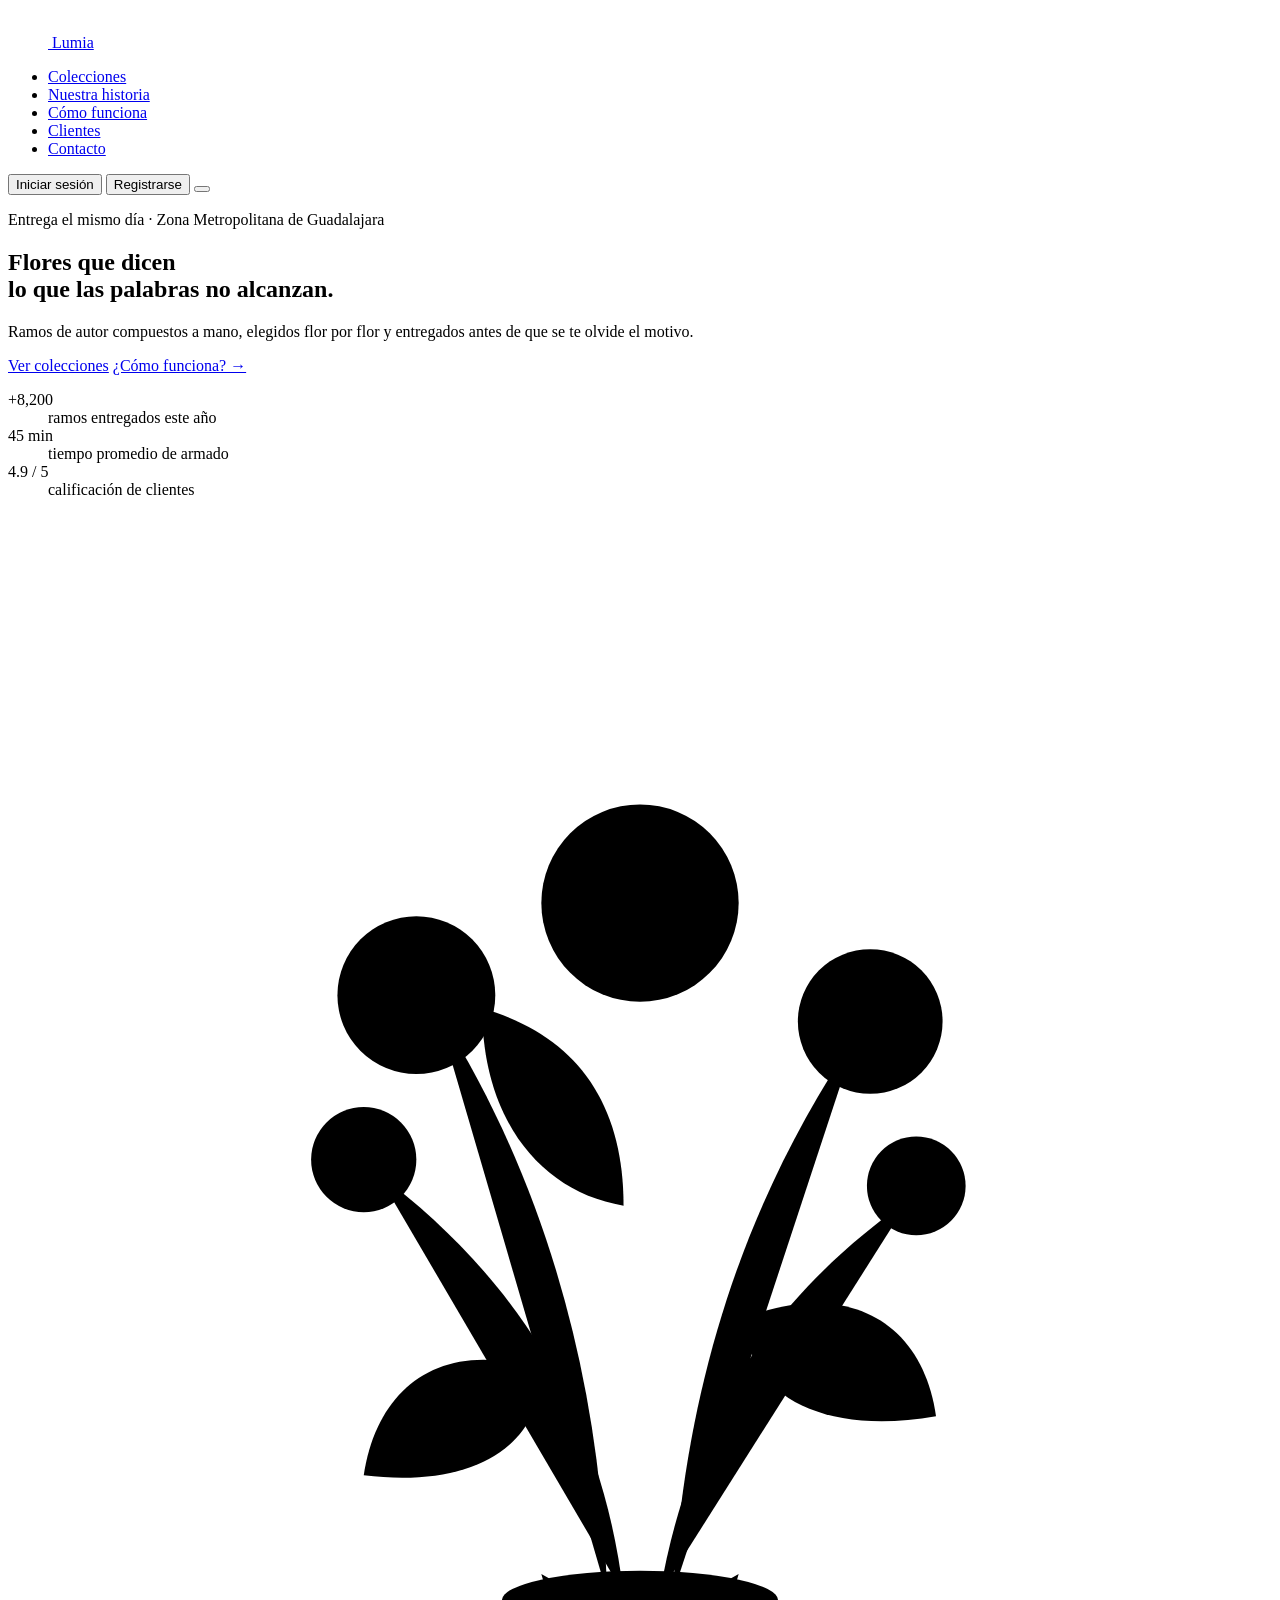
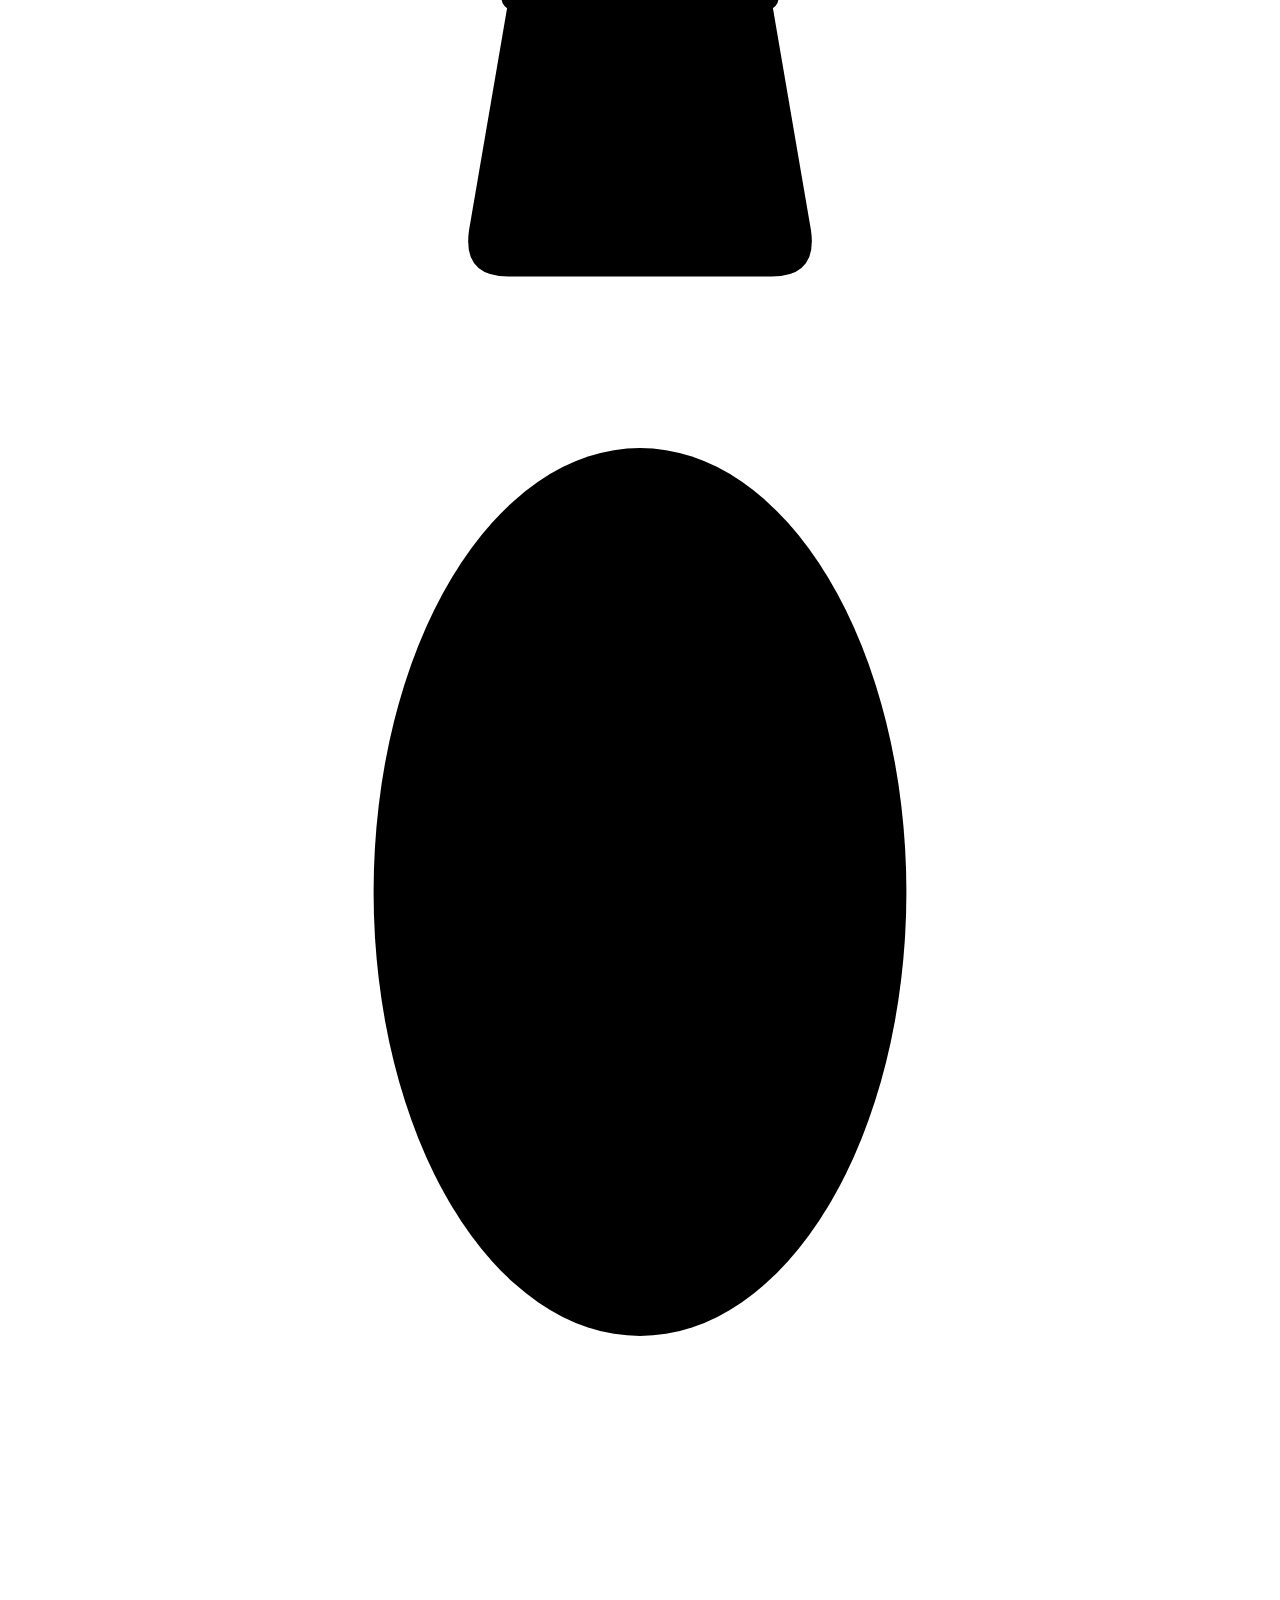
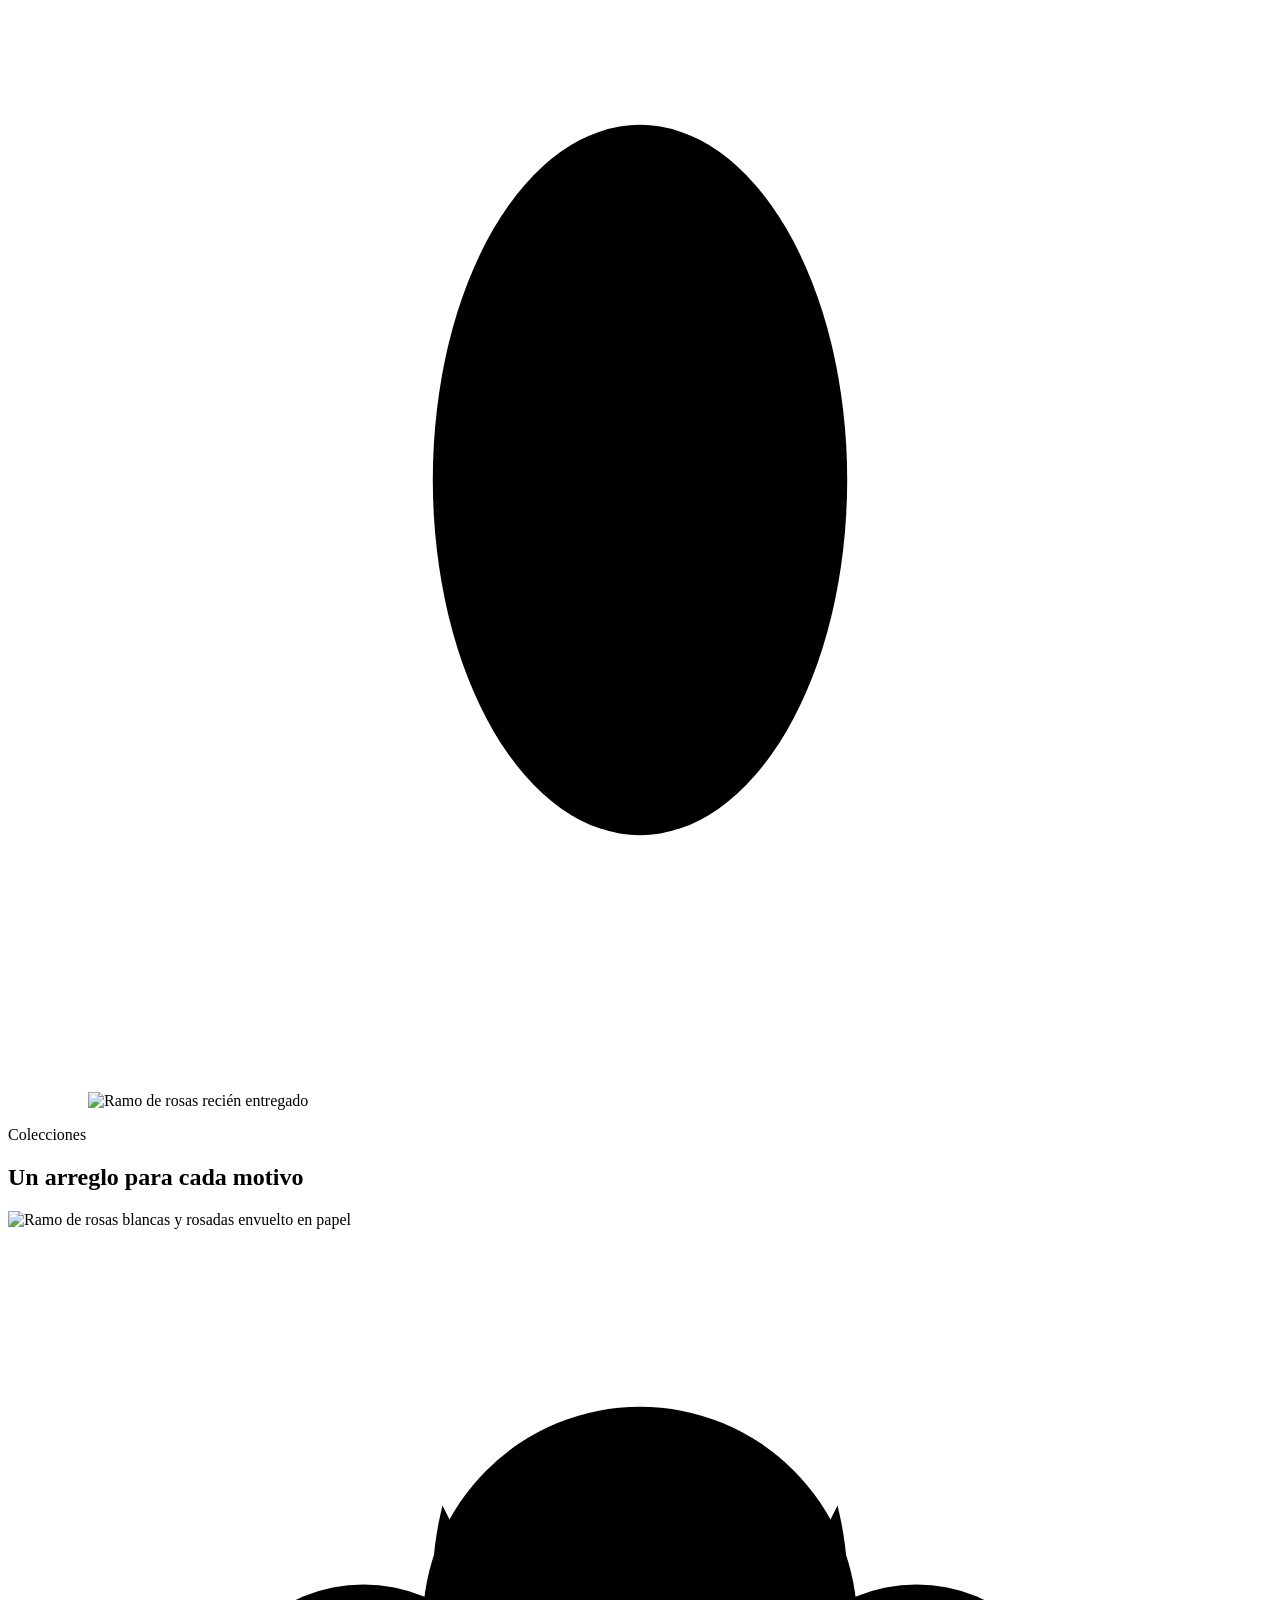
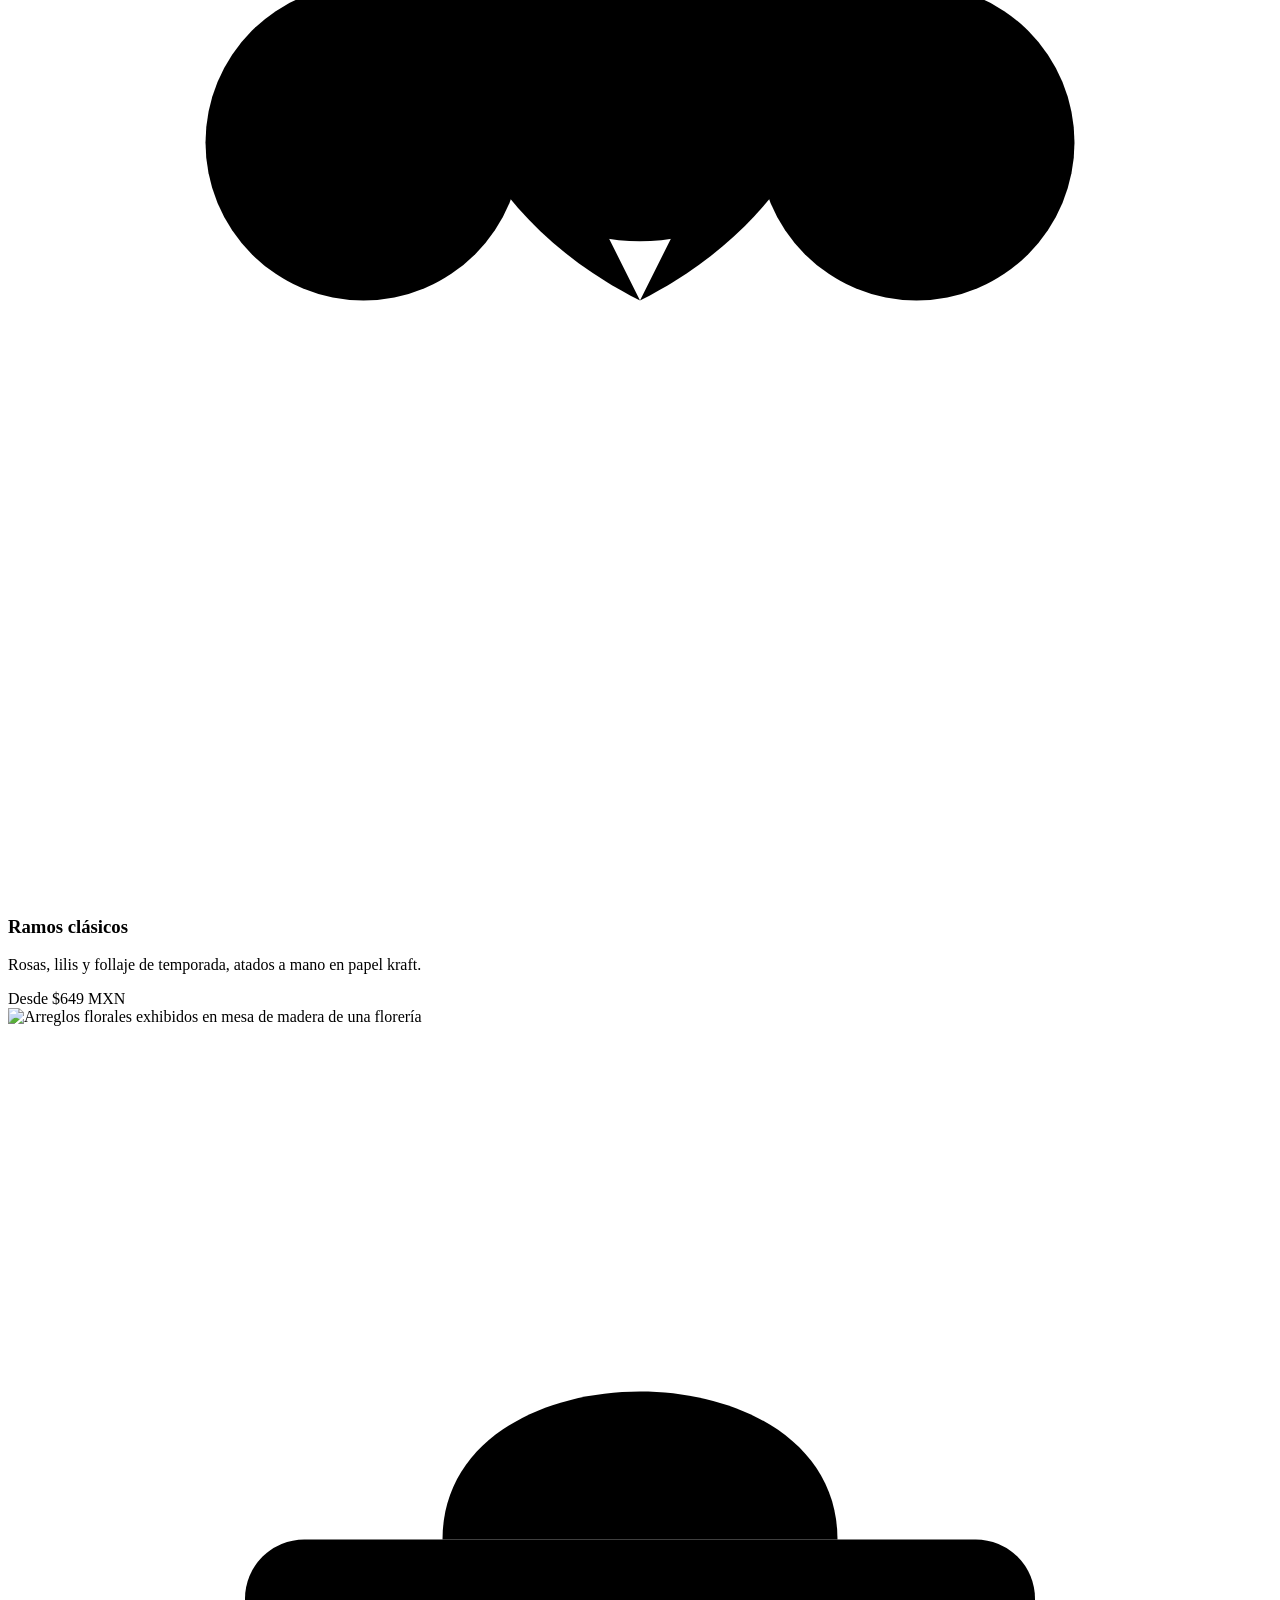
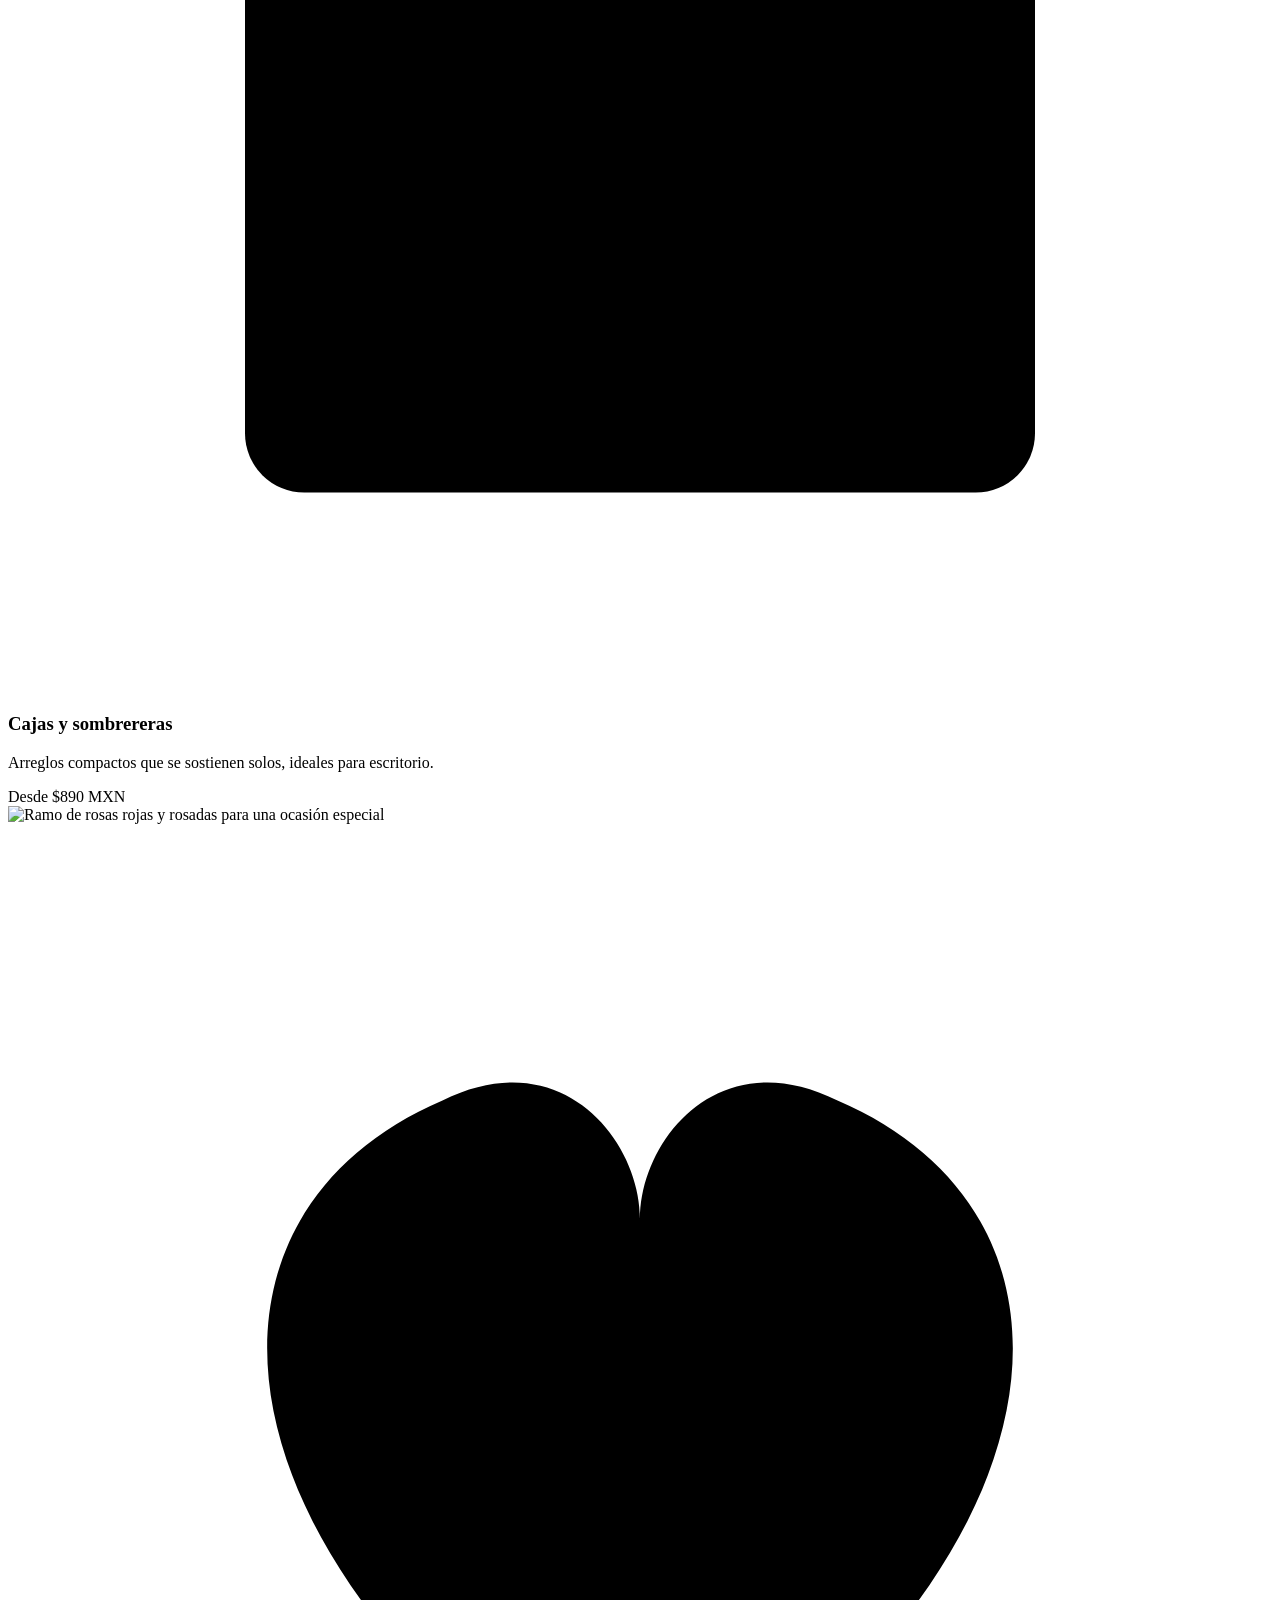
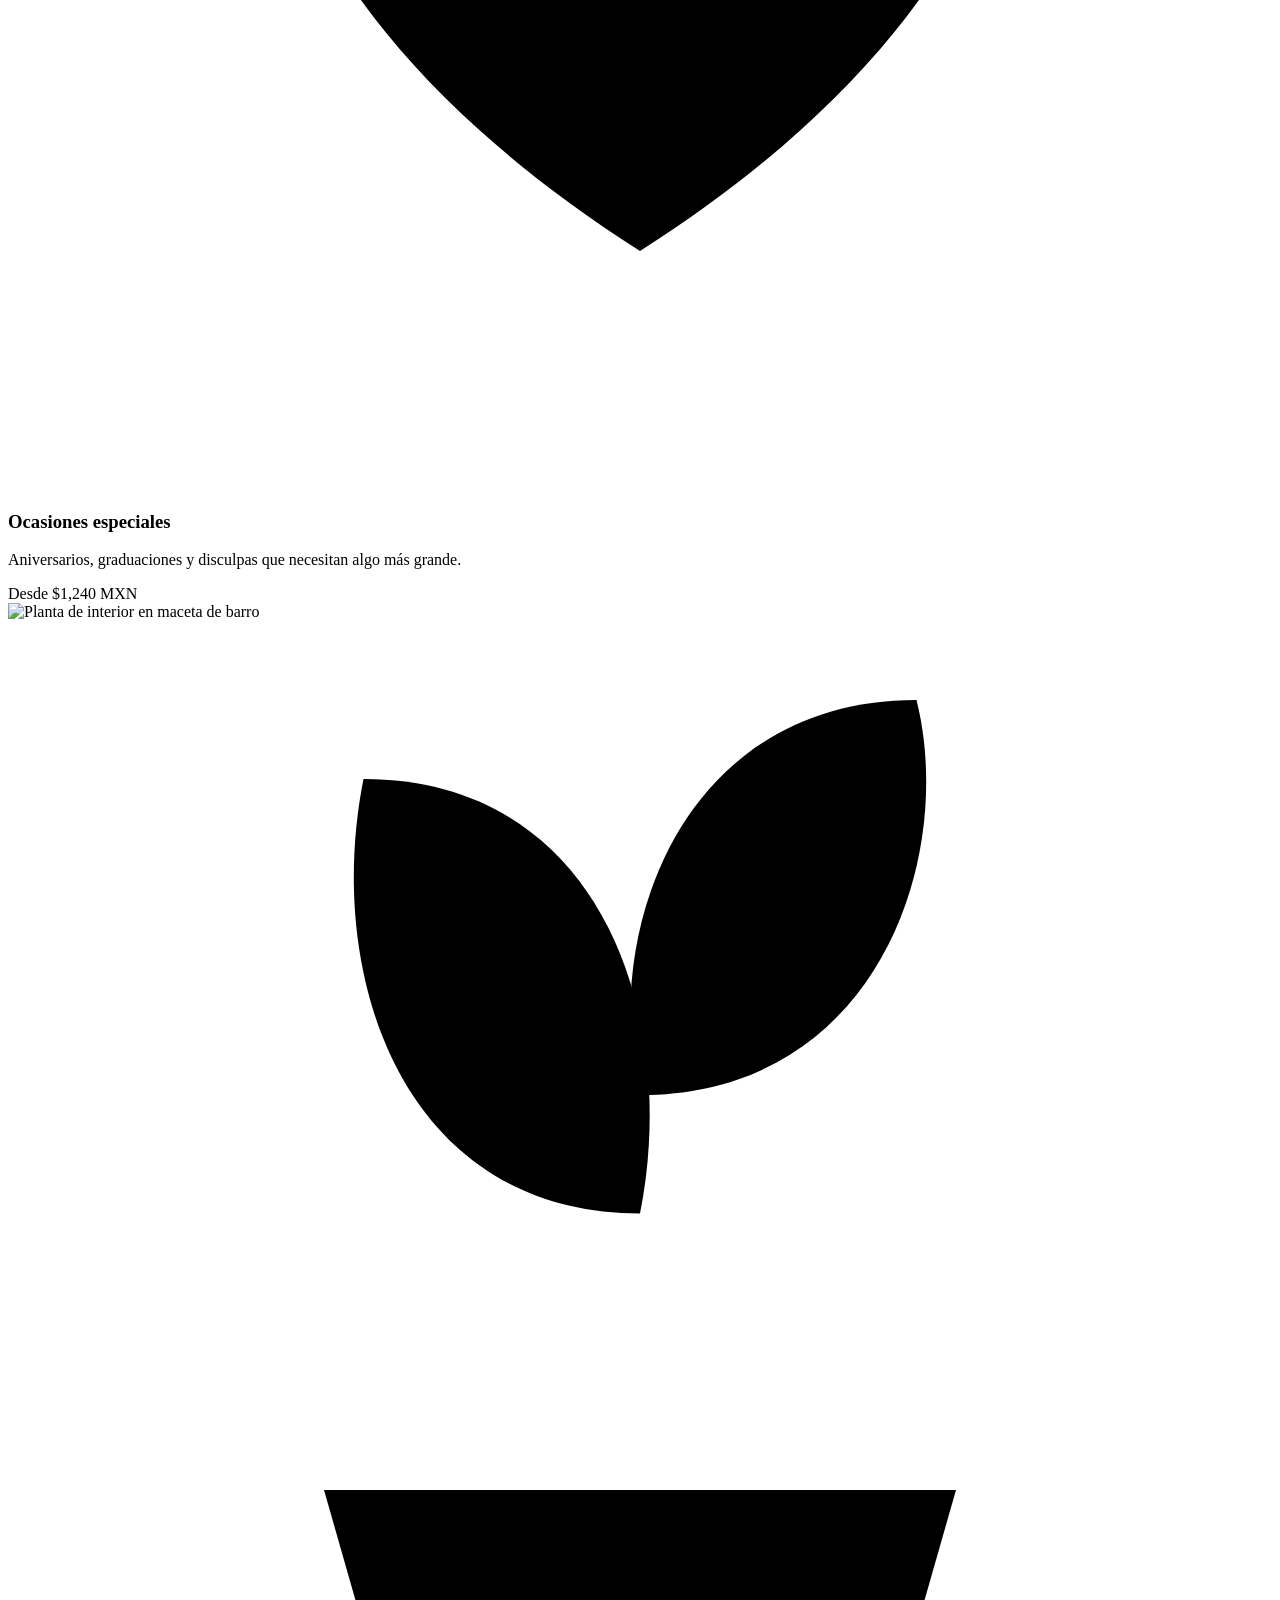
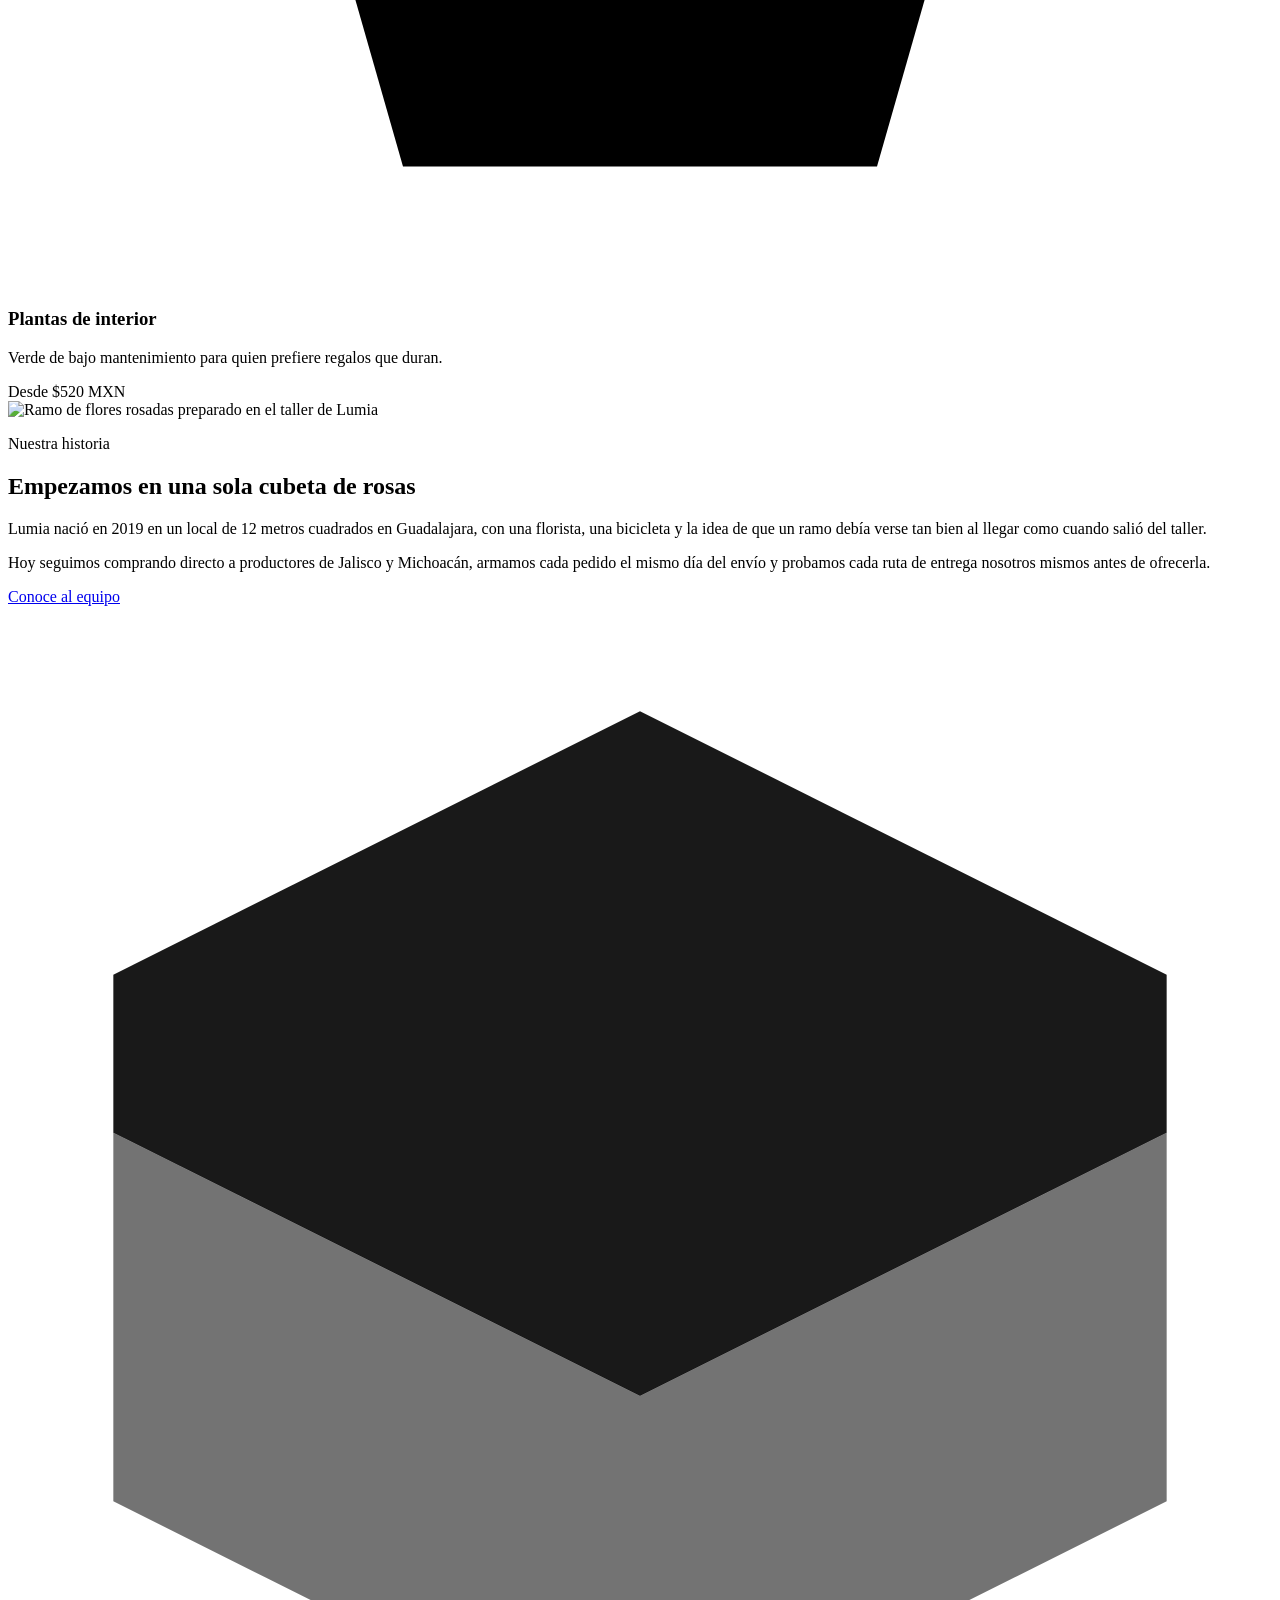
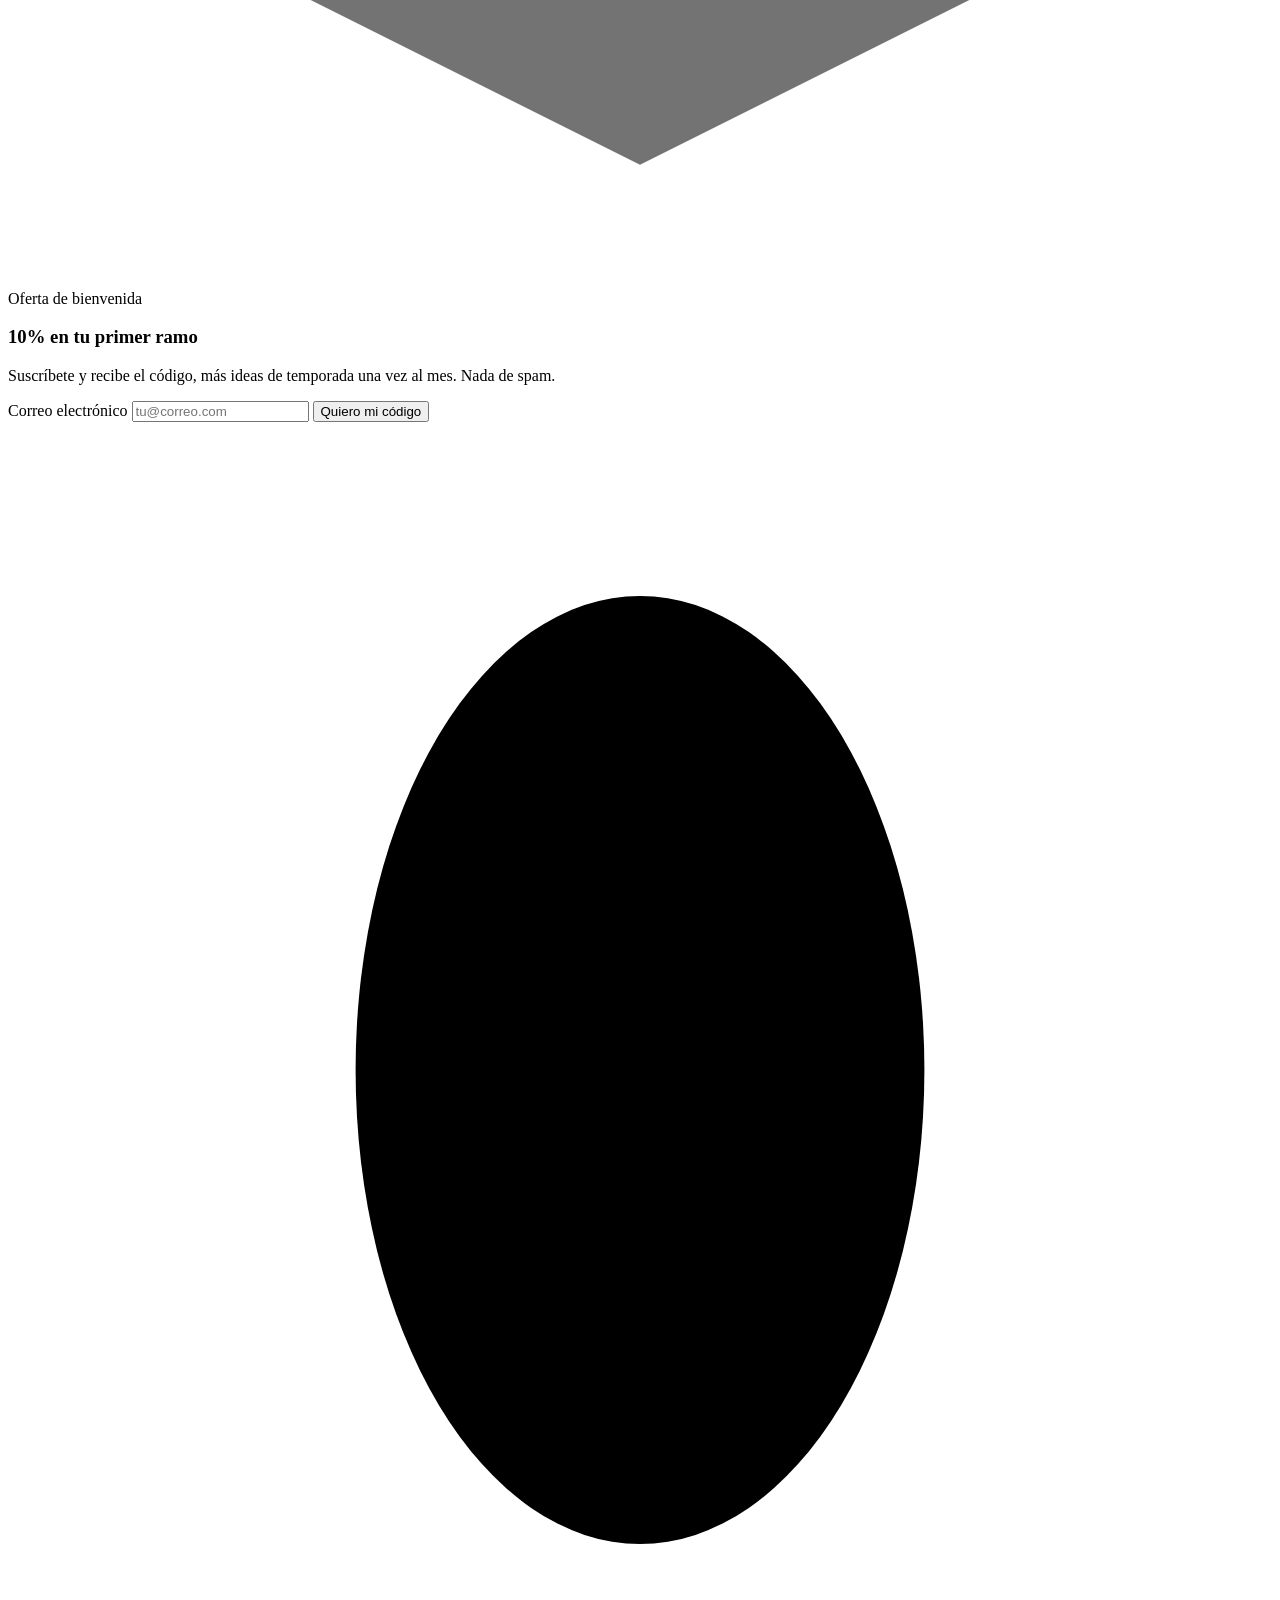
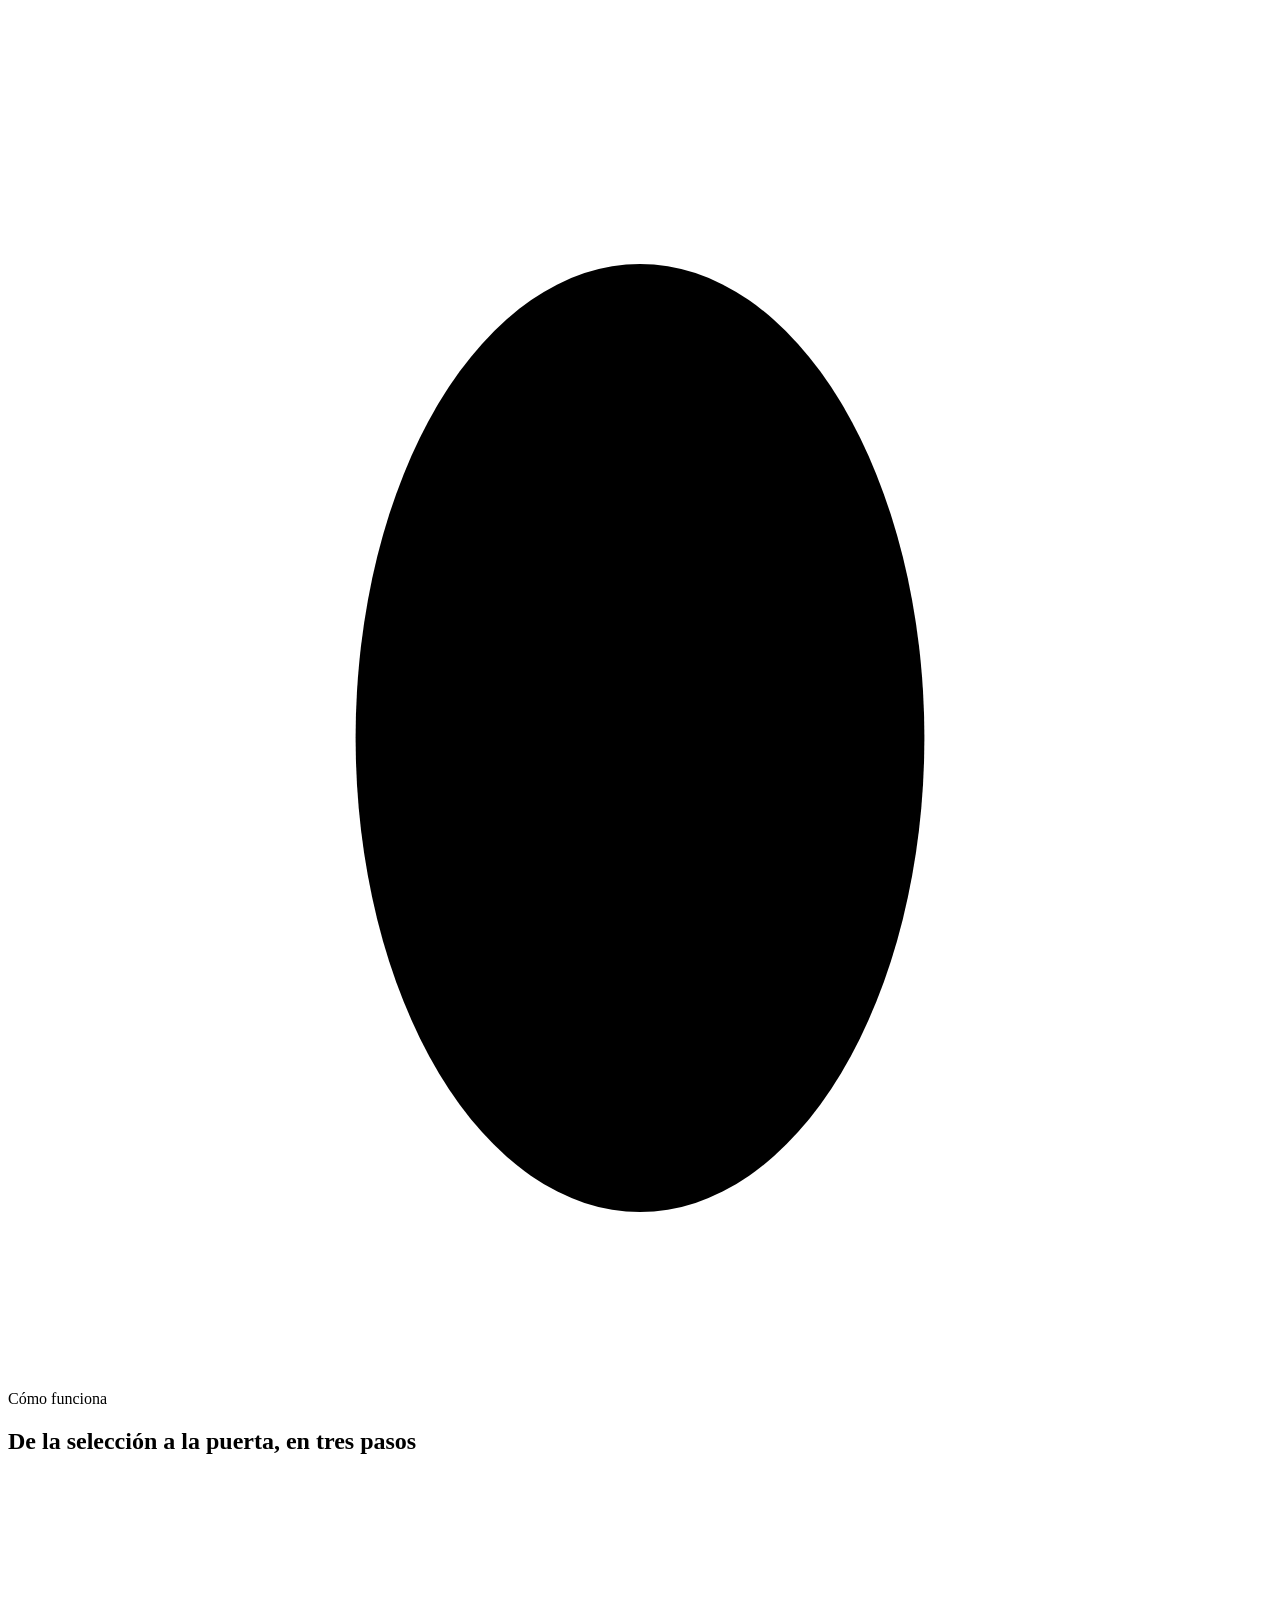
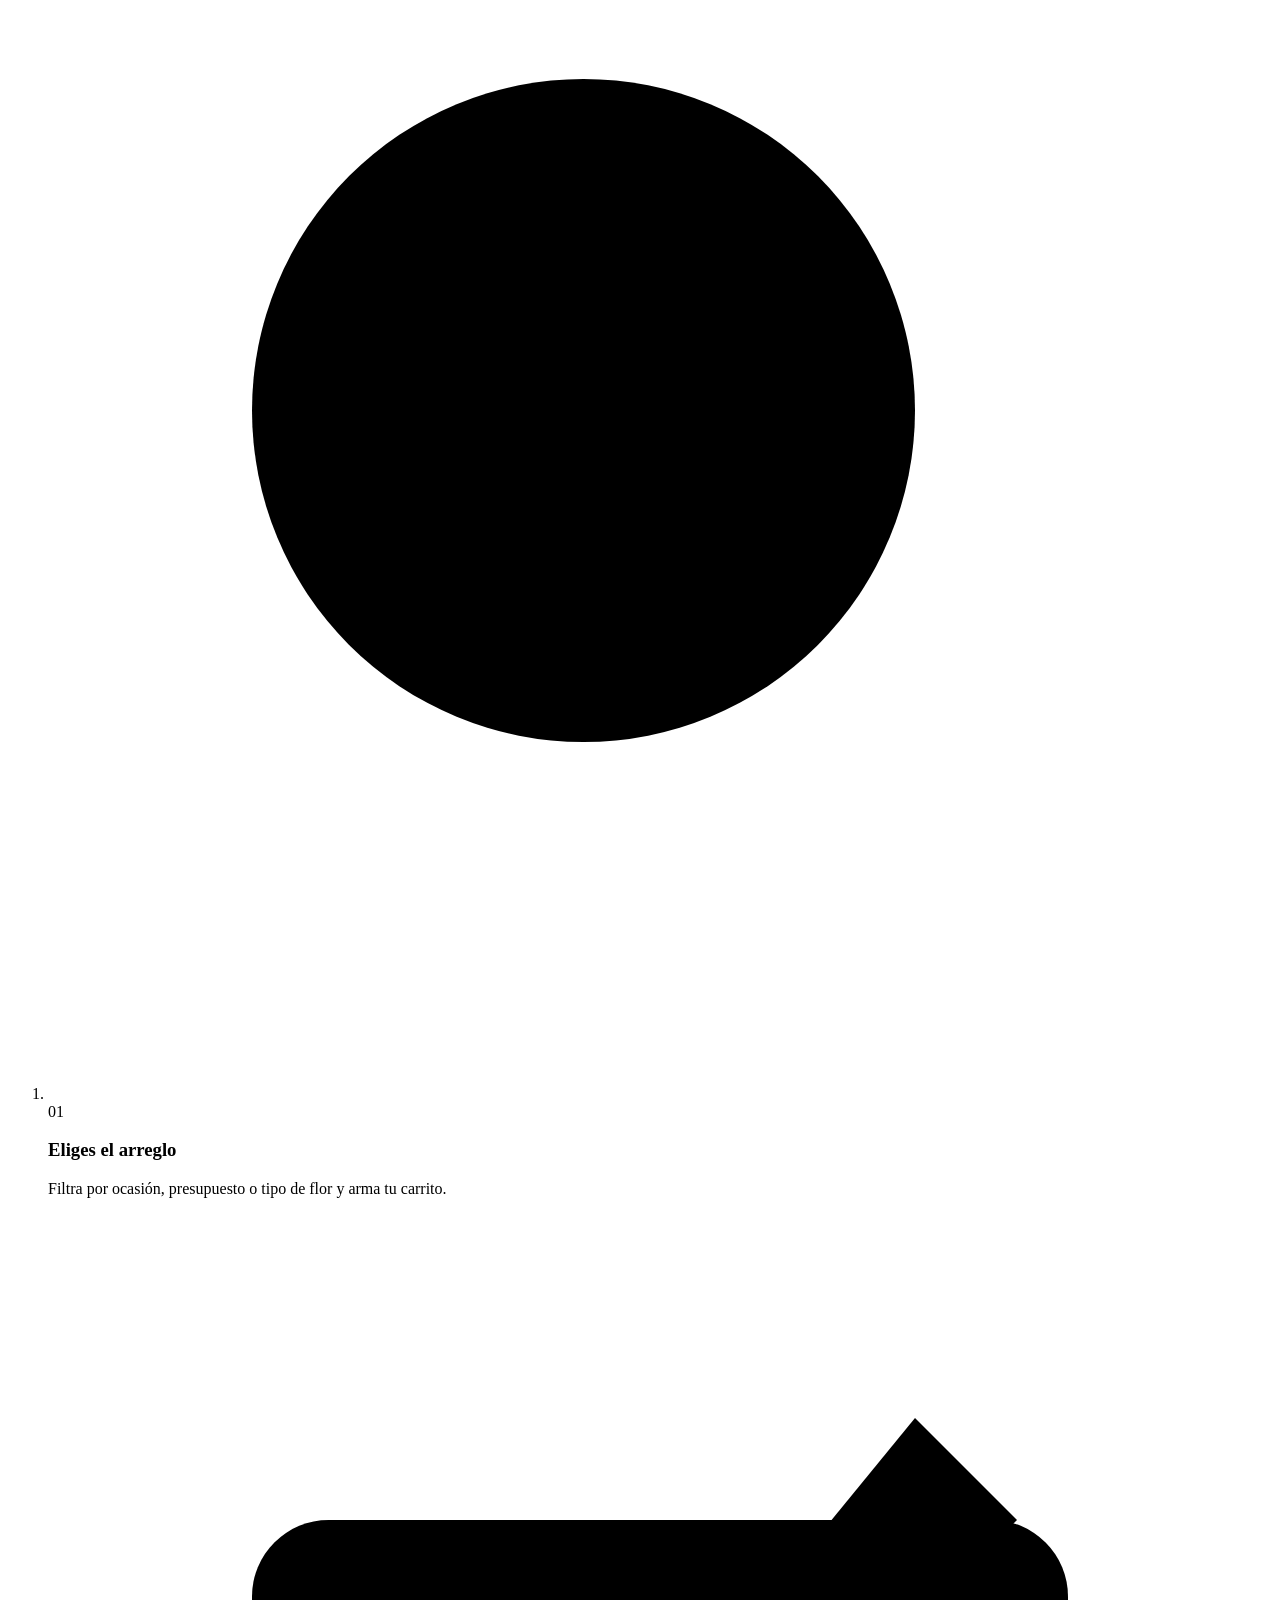
==== templates/index.html @ c130058d "sql" ====
<!DOCTYPE html>
<html lang="es">
<head>
  <meta charset="UTF-8">
  <meta name="viewport" content="width=device-width, initial-scale=1.0">
  <title>Lumia — Flores que iluminan el momento</title>
  <meta name="description" content="Lumia: ramos y arreglos florales de autor, entrega el mismo día en Guadalajara.">
  <link rel="preconnect" href="https://fonts.googleapis.com">
  <link rel="preconnect" href="https://fonts.gstatic.com" crossorigin>
  <link href="https://fonts.googleapis.com/css2?family=Fraunces:opsz,wght@9..144,400;9..144,500;9..144,600;9..144,700&family=Work+Sans:wght@400;500;600&display=swap" rel="stylesheet">
  <link rel="stylesheet" href="/css/estilos.css">
</head>
<body>

  <!-- ===== NAV ===== -->
  <header class="site-header" id="siteHeader">
    <nav class="nav" aria-label="Navegación principal">
      <a href="#inicio" class="nav__brand" aria-label="Lumia — inicio">
        <svg class="nav__logo" id="navLogo" width="40" height="40" viewBox="0 0 100 100" fill="none" xmlns="http://www.w3.org/2000/svg" aria-hidden="true">
          <g class="logo-petal">
            <ellipse class="petal petal--1" cx="50" cy="28" rx="14" ry="22"/>
            <ellipse class="petal petal--2" cx="70" cy="42" rx="14" ry="22" transform="rotate(72 70 42)"/>
            <ellipse class="petal petal--3" cx="62" cy="66" rx="14" ry="22" transform="rotate(144 62 66)"/>
            <ellipse class="petal petal--4" cx="38" cy="66" rx="14" ry="22" transform="rotate(216 38 66)"/>
            <ellipse class="petal petal--5" cx="30" cy="42" rx="14" ry="22" transform="rotate(288 30 42)"/>
          </g>
          <circle class="logo-core" cx="50" cy="50" r="9"/>
        </svg>
        <span class="nav__wordmark">Lumia</span>
      </a>

      <ul class="nav__links" id="navLinks">
        <li><a href="#coleccion">Colecciones</a></li>
        <li><a href="#historia">Nuestra historia</a></li>
        <li><a href="#proceso">Cómo funciona</a></li>
        <li><a href="#testimonios">Clientes</a></li>
        <li><a href="#contacto">Contacto</a></li>
      </ul>

      <div class="nav__actions">
        <button type="button" class="btn btn--ghost" id="btnLogin" data-modal="modalLogin">Iniciar sesión</button>
        <button type="button" class="btn btn--primary" id="btnRegister" data-modal="modalRegister">Registrarse</button>
        <button type="button" class="nav__toggle" id="navToggle" aria-label="Abrir menú" aria-expanded="false" aria-controls="navLinks">
          <span></span><span></span><span></span>
        </button>
      </div>
    </nav>
  </header>

  <main id="inicio">

    <!-- ===== HERO ===== -->
    <section class="hero" id="hero" aria-label="Presentación">
      <div class="hero__decor" aria-hidden="true">
        <span class="bloom bloom--1"></span>
        <span class="bloom bloom--2"></span>
        <span class="bloom bloom--3"></span>
      </div>

      <div class="hero__content">
        <p class="eyebrow reveal">Entrega el mismo día · Zona Metropolitana de Guadalajara</p>
        <h1 class="hero__title reveal">
          Flores que dicen<br>
          lo que las palabras <span class="hero__title-accent">no alcanzan</span>.
        </h1>
        <p class="hero__subtitle reveal">
          Ramos de autor compuestos a mano, elegidos flor por flor y entregados
          antes de que se te olvide el motivo.
        </p>
        <div class="hero__cta reveal">
          <a href="#coleccion" class="btn btn--accent btn--lg">Ver colecciones</a>
          <a href="#proceso" class="btn btn--text">¿Cómo funciona? →</a>
        </div>

        <dl class="hero__stats reveal">
          <div>
            <dt>+8,200</dt>
            <dd>ramos entregados este año</dd>
          </div>
          <div>
            <dt>45 min</dt>
            <dd>tiempo promedio de armado</dd>
          </div>
          <div>
            <dt>4.9 / 5</dt>
            <dd>calificación de clientes</dd>
          </div>
        </dl>
      </div>

      <figure class="hero__bouquet reveal">
        <svg class="bouquet-svg" viewBox="0 0 360 420" xmlns="http://www.w3.org/2000/svg" aria-hidden="true">
          <!-- jarrón -->
          <path class="bouquet-svg__vase" d="M140 330 L128 400 Q126 414 140 414 L220 414 Q234 414 232 400 L220 330 Z"/>
          <ellipse class="bouquet-svg__vase-rim" cx="180" cy="330" rx="42" ry="9"/>

          <!-- tallos -->
          <path class="bouquet-svg__stem" d="M170 328 C 168 260, 150 200, 118 150"/>
          <path class="bouquet-svg__stem" d="M180 328 C 180 250, 180 190, 180 120"/>
          <path class="bouquet-svg__stem" d="M190 328 C 194 260, 214 205, 246 158"/>
          <path class="bouquet-svg__stem" d="M175 328 C 168 270, 140 230, 100 200"/>
          <path class="bouquet-svg__stem" d="M186 328 C 196 270, 224 235, 262 208"/>

          <!-- hojas -->
          <path class="bouquet-svg__leaf" d="M150 260 C 120 250, 100 265, 96 292 C 128 296, 150 284, 150 260 Z"/>
          <path class="bouquet-svg__leaf" d="M212 244 C 244 232, 266 246, 270 274 C 236 280, 212 268, 212 244 Z"/>
          <path class="bouquet-svg__leaf" d="M175 210 C 175 178, 160 158, 132 150 C 132 184, 150 206, 175 210 Z"/>

          <!-- flores: centro grande -->
          <g class="bouquet-svg__flower bouquet-svg__flower--acento" transform="translate(180 118)">
            <circle r="30"/>
            <circle class="bouquet-svg__flower-core" r="10"/>
          </g>
          <!-- rosa izquierda -->
          <g class="bouquet-svg__flower bouquet-svg__flower--primario" transform="translate(112 146)">
            <circle r="24"/>
            <circle class="bouquet-svg__flower-core" r="8"/>
          </g>
          <!-- rosa derecha -->
          <g class="bouquet-svg__flower bouquet-svg__flower--secundario" transform="translate(250 154)">
            <circle r="22"/>
            <circle class="bouquet-svg__flower-core" r="7"/>
          </g>
          <!-- botón superior izquierdo -->
          <g class="bouquet-svg__flower bouquet-svg__flower--suave" transform="translate(96 196)">
            <circle r="16"/>
            <circle class="bouquet-svg__flower-core" r="5"/>
          </g>
          <!-- botón superior derecho -->
          <g class="bouquet-svg__flower bouquet-svg__flower--acento-oscuro" transform="translate(264 204)">
            <circle r="15"/>
            <circle class="bouquet-svg__flower-core" r="5"/>
          </g>

          <!-- listón -->
          <path class="bouquet-svg__ribbon" d="M150 322 Q180 340 210 322 L206 336 Q180 350 154 336 Z"/>
        </svg>

        <svg class="bouquet-svg__petal-float bouquet-svg__petal-float--1" viewBox="0 0 40 40" aria-hidden="true">
          <ellipse cx="20" cy="20" rx="9" ry="15"/>
        </svg>
        <svg class="bouquet-svg__petal-float bouquet-svg__petal-float--2" viewBox="0 0 40 40" aria-hidden="true">
          <ellipse cx="20" cy="20" rx="7" ry="12"/>
        </svg>

        <figure class="hero__polaroid">
          <img src="https://images.unsplash.com/photo-1552174965-c6616f62fc4f?auto=format&fit=crop&w=400&q=70" alt="Ramo de rosas recién entregado" loading="lazy" width="400" height="400">
        </figure>
      </figure>
    </section>

    <!-- ===== COLECCIÓN (section) ===== -->
    <section class="coleccion" id="coleccion" aria-labelledby="coleccion-title">
      <div class="section-head reveal">
        <p class="eyebrow">Colecciones</p>
        <h2 id="coleccion-title">Un arreglo para cada motivo</h2>
      </div>

      <div class="coleccion__grid">
        <article class="card reveal">
          <div class="card__media">
            <img src="https://images.unsplash.com/photo-1629833790673-e9d1b342a816?auto=format&fit=crop&w=600&q=70" alt="Ramo de rosas blancas y rosadas envuelto en papel" loading="lazy" width="600" height="400">
            <span class="card__badge" aria-hidden="true">
              <svg viewBox="0 0 64 64"><!-- ramo -->
                <path class="icon-stroke" d="M32 58 V34"/>
                <path class="icon-stroke" d="M32 34 C 24 30, 20 22, 22 14"/>
                <path class="icon-stroke" d="M32 34 C 40 30, 44 22, 42 14"/>
                <circle class="icon-fill" cx="32" cy="20" r="11"/>
                <circle class="icon-fill icon-fill--soft" cx="18" cy="26" r="8"/>
                <circle class="icon-fill icon-fill--soft" cx="46" cy="26" r="8"/>
              </svg>
            </span>
          </div>
          <h3>Ramos clásicos</h3>
          <p>Rosas, lilis y follaje de temporada, atados a mano en papel kraft.</p>
          <span class="card__price">Desde $649 MXN</span>
        </article>

        <article class="card reveal">
          <div class="card__media">
            <img src="https://images.unsplash.com/photo-1615554108316-955645d13bdd?auto=format&fit=crop&w=600&q=70" alt="Arreglos florales exhibidos en mesa de madera de una florería" loading="lazy" width="600" height="400">
            <span class="card__badge" aria-hidden="true">
              <svg viewBox="0 0 64 64"><!-- caja -->
                <rect class="icon-fill" x="12" y="26" width="40" height="28" rx="3"/>
                <path class="icon-stroke" d="M12 34 H52"/>
                <path class="icon-stroke" d="M32 26 V54"/>
                <path class="icon-stroke" d="M22 26 C 22 16, 42 16, 42 26"/>
              </svg>
            </span>
          </div>
          <h3>Cajas y sombrereras</h3>
          <p>Arreglos compactos que se sostienen solos, ideales para escritorio.</p>
          <span class="card__price">Desde $890 MXN</span>
        </article>

        <article class="card reveal">
          <div class="card__media">
            <img src="https://images.unsplash.com/photo-1552174965-c6616f62fc4f?auto=format&fit=crop&w=600&q=70" alt="Ramo de rosas rojas y rosadas para una ocasión especial" loading="lazy" width="600" height="400">
            <span class="card__badge" aria-hidden="true">
              <svg viewBox="0 0 64 64"><!-- corazón/ocasión -->
                <path class="icon-fill" d="M32 52 C 10 38, 8 20, 22 14 C 28 11, 32 16, 32 20 C 32 16, 36 11, 42 14 C 56 20, 54 38, 32 52 Z"/>
                <path class="icon-stroke icon-stroke--light" d="M20 24 L26 30 L20 36"/>
                <path class="icon-stroke icon-stroke--light" d="M44 24 L38 30 L44 36"/>
              </svg>
            </span>
          </div>
          <h3>Ocasiones especiales</h3>
          <p>Aniversarios, graduaciones y disculpas que necesitan algo más grande.</p>
          <span class="card__price">Desde $1,240 MXN</span>
        </article>

        <article class="card reveal">
          <div class="card__media">
            <img src="https://images.unsplash.com/photo-1606146350176-804f4c84fb30?auto=format&fit=crop&w=600&q=70" alt="Planta de interior en maceta de barro" loading="lazy" width="600" height="400">
            <span class="card__badge" aria-hidden="true">
              <svg viewBox="0 0 64 64"><!-- planta -->
                <path class="icon-fill" d="M16 44 L20 58 H44 L48 44 Z"/>
                <path class="icon-stroke" d="M32 44 V22"/>
                <path class="icon-fill icon-fill--soft" d="M32 30 C 20 30, 16 18, 18 8 C 30 8, 34 20, 32 30 Z"/>
                <path class="icon-fill icon-fill--soft" d="M32 24 C 44 24, 48 12, 46 4 C 34 4, 30 16, 32 24 Z"/>
              </svg>
            </span>
          </div>
          <h3>Plantas de interior</h3>
          <p>Verde de bajo mantenimiento para quien prefiere regalos que duran.</p>
          <span class="card__price">Desde $520 MXN</span>
        </article>
      </div>
    </section>

    <div class="split">
      <!-- ===== HISTORIA (article) ===== -->
      <article class="historia" id="historia" aria-labelledby="historia-title">
        <img class="historia__photo reveal" src="https://images.unsplash.com/photo-1663156638731-7fc7a1b1b8d0?auto=format&fit=crop&w=900&q=70" alt="Ramo de flores rosadas preparado en el taller de Lumia" loading="lazy" width="900" height="500">
        <p class="eyebrow reveal">Nuestra historia</p>
        <h2 id="historia-title" class="reveal">Empezamos en una sola cubeta de rosas</h2>
        <p class="reveal">
          Lumia nació en 2019 en un local de 12 metros cuadrados en Guadalajara,
          con una florista, una bicicleta y la idea de que un ramo debía verse
          tan bien al llegar como cuando salió del taller.
        </p>
        <p class="reveal">
          Hoy seguimos comprando directo a productores de Jalisco y Michoacán,
          armamos cada pedido el mismo día del envío y probamos cada ruta de
          entrega nosotros mismos antes de ofrecerla.
        </p>
        <a href="#contacto" class="btn btn--ghost reveal">Conoce al equipo</a>
      </article>

      <!-- ===== ASIDE ===== -->
      <aside class="oferta reveal" id="oferta" aria-labelledby="oferta-title">
        <svg class="oferta__icon" viewBox="0 0 48 48" aria-hidden="true">
          <path d="M24 4 4 14v6l20 10 20-10v-6L24 4Z" opacity=".9"/>
          <path d="M4 20v14l20 10 20-10V20L24 30 4 20Z" opacity=".55"/>
        </svg>
        <p class="eyebrow">Oferta de bienvenida</p>
        <h3 id="oferta-title">10% en tu primer ramo</h3>
        <p>Suscríbete y recibe el código, más ideas de temporada una vez al mes. Nada de spam.</p>
        <form class="oferta__form" id="newsletterForm">
          <label for="email" class="sr-only">Correo electrónico</label>
          <input type="email" id="email" name="email" placeholder="tu@correo.com" required>
          <button type="submit" class="btn btn--accent">Quiero mi código</button>
        </form>
        <p class="oferta__note" id="oferta-note" role="status" aria-live="polite"></p>
      </aside>
    </div>

    <!-- ===== PROCESO (section) ===== -->
    <section class="proceso" id="proceso" aria-labelledby="proceso-title">
      <svg class="proceso__bg-petal proceso__bg-petal--1" viewBox="0 0 40 40" aria-hidden="true"><ellipse cx="20" cy="20" rx="9" ry="15"/></svg>
      <svg class="proceso__bg-petal proceso__bg-petal--2" viewBox="0 0 40 40" aria-hidden="true"><ellipse cx="20" cy="20" rx="9" ry="15"/></svg>
      <div class="section-head reveal">
        <p class="eyebrow">Cómo funciona</p>
        <h2 id="proceso-title">De la selección a la puerta, en tres pasos</h2>
      </div>

      <ol class="proceso__steps">
        <li class="reveal">
          <svg class="proceso__icon" viewBox="0 0 48 48" aria-hidden="true">
            <circle class="icon-stroke" cx="21" cy="21" r="13"/>
            <path class="icon-stroke" d="M30 30 L40 40"/>
            <path class="icon-stroke icon-stroke--thin" d="M21 15 V27 M15 21 H27"/>
          </svg>
          <span class="proceso__num">01</span>
          <h3>Eliges el arreglo</h3>
          <p>Filtra por ocasión, presupuesto o tipo de flor y arma tu carrito.</p>
        </li>
        <li class="reveal">
          <svg class="proceso__icon" viewBox="0 0 48 48" aria-hidden="true">
            <rect class="icon-stroke" x="8" y="12" width="32" height="24" rx="3"/>
            <path class="icon-stroke icon-stroke--thin" d="M14 20 H30 M14 26 H24"/>
            <path class="icon-fill icon-fill--soft" d="M34 8 L38 12 L28 22 L24 23 L25 19 Z"/>
          </svg>
          <span class="proceso__num">02</span>
          <h3>Personalizas la tarjeta</h3>
          <p>Escribe tu mensaje y elige la hora de entrega, incluso el mismo día.</p>
        </li>
        <li class="reveal">
          <svg class="proceso__icon" viewBox="0 0 48 48" aria-hidden="true">
            <path class="icon-fill" d="M6 30 V16 H26 V30 Z"/>
            <path class="icon-fill icon-fill--soft" d="M26 22 H36 L42 28 V30 H26 Z"/>
            <circle class="icon-fill icon-fill--core" cx="16" cy="32" r="4"/>
            <circle class="icon-fill icon-fill--core" cx="34" cy="32" r="4"/>
          </svg>
          <span class="proceso__num">03</span>
          <h3>Nosotros entregamos</h3>
          <p>Seguimiento en tiempo real hasta que el ramo toca la puerta.</p>
        </li>
      </ol>
    </section>

    <!-- ===== TESTIMONIOS (section) ===== -->
    <section class="testimonios" id="testimonios" aria-labelledby="testimonios-title">
      <div class="section-head reveal">
        <p class="eyebrow">Clientes</p>
        <h2 id="testimonios-title">Lo que dicen quienes ya enviaron flores</h2>
      </div>

      <div class="testimonial" id="testimonial">
        <svg class="testimonial__quote" viewBox="0 0 48 36" aria-hidden="true">
          <path d="M0 20 C0 8 8 0 18 0 V6 C12 6 8 10 8 16 H18 V32 H0 Z M26 20 C26 8 34 0 44 0 V6 C38 6 34 10 34 16 H44 V32 H26 Z"/>
        </svg>
        <blockquote class="testimonial__slide is-active" data-index="0">
          <p>“Pedí a las 11 de la mañana para un cumpleaños de último minuto y llegó antes de las 2. El ramo se veía mejor en persona que en la foto.”</p>
          <cite>Renata O. — Providencia</cite>
        </blockquote>
        <blockquote class="testimonial__slide" data-index="1">
          <p>“Llevo año y medio pidiéndole a Lumia para el aniversario de mis papás. Nunca han fallado una fecha.”</p>
          <cite>Diego M. — Chapalita</cite>
        </blockquote>
        <blockquote class="testimonial__slide" data-index="2">
          <p>“Las cajas con rosas duraron casi dos semanas frescas. Vale cada peso.”</p>
          <cite>Ale C. — Zapopan</cite>
        </blockquote>

        <div class="testimonial__controls">
          <button type="button" id="testPrev" aria-label="Testimonio anterior">←</button>
          <div class="testimonial__dots" id="testDots">
            <button type="button" class="dot is-active" data-go="0" aria-label="Ir al testimonio 1"></button>
            <button type="button" class="dot" data-go="1" aria-label="Ir al testimonio 2"></button>
            <button type="button" class="dot" data-go="2" aria-label="Ir al testimonio 3"></button>
          </div>
          <button type="button" id="testNext" aria-label="Siguiente testimonio">→</button>
        </div>
      </div>
    </section>

    <!-- ===== CTA FINAL (section) ===== -->
    <section class="cta-final reveal" id="contacto" aria-labelledby="cta-title">
      <svg class="cta-final__flower" viewBox="0 0 100 100" aria-hidden="true">
        <g>
          <ellipse cx="50" cy="28" rx="14" ry="22"/>
          <ellipse cx="70" cy="42" rx="14" ry="22" transform="rotate(72 70 42)"/>
          <ellipse cx="62" cy="66" rx="14" ry="22" transform="rotate(144 62 66)"/>
          <ellipse cx="38" cy="66" rx="14" ry="22" transform="rotate(216 38 66)"/>
          <ellipse cx="30" cy="42" rx="14" ry="22" transform="rotate(288 30 42)"/>
        </g>
      </svg>
      <h2 id="cta-title">¿Ya sabes a quién sorprender?</h2>
      <p>Arma tu ramo en menos de tres minutos y elige la hora exacta de entrega.</p>
      <a href="#coleccion" class="btn btn--accent btn--lg">Empezar mi pedido</a>
    </section>

  </main>

  <!-- ===== FOOTER ===== -->
  <footer class="site-footer">
    <div class="site-footer__grid">
      <div class="site-footer__brand">
        <svg width="32" height="32" viewBox="0 0 100 100" fill="none" xmlns="http://www.w3.org/2000/svg" aria-hidden="true">
          <g>
            <ellipse class="petal petal--1" cx="50" cy="28" rx="14" ry="22"/>
            <ellipse class="petal petal--2" cx="70" cy="42" rx="14" ry="22" transform="rotate(72 70 42)"/>
            <ellipse class="petal petal--3" cx="62" cy="66" rx="14" ry="22" transform="rotate(144 62 66)"/>
            <ellipse class="petal petal--4" cx="38" cy="66" rx="14" ry="22" transform="rotate(216 38 66)"/>
            <ellipse class="petal petal--5" cx="30" cy="42" rx="14" ry="22" transform="rotate(288 30 42)"/>
          </g>
          <circle class="logo-core" cx="50" cy="50" r="9"/>
        </svg>
        <p>Flores de autor, entregadas el mismo día en Guadalajara y su zona metropolitana.</p>

        <div class="site-footer__social">
          <a href="#" aria-label="Instagram de Lumia" class="social-link">
            <svg viewBox="0 0 24 24"><rect x="3" y="3" width="18" height="18" rx="5"/><circle class="social-link__hole" cx="12" cy="12" r="4.2"/><circle class="social-link__hole" cx="17.4" cy="6.6" r="1.1"/></svg>
          </a>
          <a href="#" aria-label="Facebook de Lumia" class="social-link">
            <svg viewBox="0 0 24 24"><path d="M15 3h-2.5C10 3 8.5 4.6 8.5 7.2V10H6v3.5h2.5V21H12v-7.5h2.6L15 10h-3V7.6c0-.8.4-1.3 1.4-1.3H15Z"/></svg>
          </a>
          <a href="#" aria-label="WhatsApp de Lumia" class="social-link">
            <svg viewBox="0 0 24 24"><path d="M12 3a9 9 0 0 0-7.7 13.6L3 21l4.6-1.2A9 9 0 1 0 12 3Zm0 2a7 7 0 0 1 5.8 10.9c-.2.3-.5.4-.8.3-1-.3-2.7-1.1-3.1-1.3-.4-.2-.7-.2-1 .2l-.6.7c-.3.3-.5.3-.9.1a7.4 7.4 0 0 1-3.6-3.1c-.3-.4-.2-.7.1-1l.5-.6c.3-.3.3-.6.1-1-.1-.3-1-2.4-1.3-3.2-.3-.8-.6-.7-.9-.7H5.9C5.6 6.3 5 6.9 5 8.4A9.9 9.9 0 0 0 7.4 14 9.6 9.6 0 0 0 12 17c1.3 0 2.6-.3 3.7-.9.9-.5 1.6-1.3 1.8-2.3.1-.5.1-1-.1-1.5-.1-.2-.4-.4-.8-.6L12 5Z"/></svg>
          </a>
        </div>
      </div>

      <nav class="site-footer__col" aria-label="Explora">
        <h4>Explora</h4>
        <ul>
          <li><a href="#coleccion">Colecciones</a></li>
          <li><a href="#historia">Nuestra historia</a></li>
          <li><a href="#proceso">Cómo funciona</a></li>
          <li><a href="#testimonios">Clientes</a></li>
        </ul>
      </nav>

      <div class="site-footer__col">
        <h4>Ayuda</h4>
        <ul>
          <li><a href="#">Rastrea tu pedido</a></li>
          <li><a href="#">Preguntas frecuentes</a></li>
          <li><a href="#">Cobertura de entrega</a></li>
          <li><a href="#">Cuidado de las flores</a></li>
        </ul>
      </div>

      <div class="site-footer__col">
        <h4>Contacto</h4>
        <ul>
          <li><a href="tel:+523322648899">(33) 2264 8899</a></li>
          <li><a href="mailto:hola@lumia.mx">hola@lumia.mx</a></li>
          <li>8:00 a.m. – 8:00 p.m., todos los días</li>
        </ul>
      </div>
    </div>

    <div class="site-footer__bottom">
      <p>© <span id="year"></span> Lumia Flores. Todos los derechos reservados.</p>
      <p class="site-footer__credit">Hecho a mano en Guadalajara 🌸</p>
    </div>
  </footer>

  <!-- ===========================================================
       MODALES: Iniciar sesión / Registrarse (vanilla JS, sin backend)
       =========================================================== -->
  <div class="modal-overlay" id="modalLogin" aria-hidden="true">
    <div class="modal" role="dialog" aria-modal="true" aria-labelledby="loginTitle">
      <button type="button" class="modal__close" data-close-modal aria-label="Cerrar">✕</button>

      <div class="modal__brand">
        <svg viewBox="0 0 100 100" aria-hidden="true">
          <g>
            <ellipse cx="50" cy="28" rx="14" ry="22"/>
            <ellipse cx="70" cy="42" rx="14" ry="22" transform="rotate(72 70 42)"/>
            <ellipse cx="62" cy="66" rx="14" ry="22" transform="rotate(144 62 66)"/>
            <ellipse cx="38" cy="66" rx="14" ry="22" transform="rotate(216 38 66)"/>
            <ellipse cx="30" cy="42" rx="14" ry="22" transform="rotate(288 30 42)"/>
          </g>
          <circle class="logo-core" cx="50" cy="50" r="9"/>
        </svg>
      </div>

      <h3 id="loginTitle">Bienvenido de nuevo</h3>
      <p>Ingresa para ver tus pedidos y direcciones guardadas.</p>

      <form id="loginForm" novalidate>
        <div class="field">
          <label for="loginEmail">Correo electrónico</label>
          <input type="email" id="loginEmail" name="email" placeholder="tu@correo.com" required>
          <span class="field__error" data-error-for="loginEmail"></span>
        </div>
        <div class="field">
          <label for="loginPassword">Contraseña</label>
          <input type="password" id="loginPassword" name="password" placeholder="••••••••" minlength="6" required>
          <span class="field__error" data-error-for="loginPassword"></span>
        </div>
        <div class="field field--row">
          <label class="checkbox">
            <input type="checkbox" id="loginRemember" name="remember">
            <span>Recordarme</span>
          </label>
          <a href="#" class="field__link">¿Olvidaste tu contraseña?</a>
        </div>
        <button type="submit" class="btn btn--accent btn--block">Iniciar sesión</button>
      </form>

      <p class="modal__switch">¿Aún no tienes cuenta?
        <button type="button" data-switch-to="modalRegister">Regístrate aquí</button>
      </p>
    </div>
  </div>

  <div class="modal-overlay" id="modalRegister" aria-hidden="true">
    <div class="modal" role="dialog" aria-modal="true" aria-labelledby="registerTitle">
      <button type="button" class="modal__close" data-close-modal aria-label="Cerrar">✕</button>

      <div class="modal__brand">
        <svg viewBox="0 0 100 100" aria-hidden="true">
          <g>
            <ellipse cx="50" cy="28" rx="14" ry="22"/>
            <ellipse cx="70" cy="42" rx="14" ry="22" transform="rotate(72 70 42)"/>
            <ellipse cx="62" cy="66" rx="14" ry="22" transform="rotate(144 62 66)"/>
            <ellipse cx="38" cy="66" rx="14" ry="22" transform="rotate(216 38 66)"/>
            <ellipse cx="30" cy="42" rx="14" ry="22" transform="rotate(288 30 42)"/>
          </g>
          <circle class="logo-core" cx="50" cy="50" r="9"/>
        </svg>
      </div>

      <h3 id="registerTitle">Crea tu cuenta</h3>
      <p>Guarda direcciones frecuentes y repite tus pedidos favoritos en un clic.</p>

      <form id="registerForm" novalidate>
        <div class="field">
          <label for="registerName">Nombre completo</label>
          <input type="text" id="registerName" name="name" placeholder="Tu nombre" required>
          <span class="field__error" data-error-for="registerName"></span>
        </div>
        <div class="field">
          <label for="registerEmail">Correo electrónico</label>
          <input type="email" id="registerEmail" name="email" placeholder="tu@correo.com" required>
          <span class="field__error" data-error-for="registerEmail"></span>
        </div>
        <div class="field">
          <label for="registerPassword">Contraseña</label>
          <input type="password" id="registerPassword" name="password" placeholder="Mínimo 6 caracteres" minlength="6" required>
          <span class="field__error" data-error-for="registerPassword"></span>
        </div>
        <div class="field">
          <label for="registerPassword2">Confirmar contraseña</label>
          <input type="password" id="registerPassword2" name="password2" placeholder="Repite tu contraseña" minlength="6" required>
          <span class="field__error" data-error-for="registerPassword2"></span>
        </div>
        <label class="checkbox">
          <input type="checkbox" id="registerTerms" name="terms" required>
          <span>Acepto el aviso de privacidad y los términos de Lumia</span>
        </label>
        <button type="submit" class="btn btn--accent btn--block">Registrarme</button>
      </form>

      <p class="modal__switch">¿Ya tienes cuenta?
        <button type="button" data-switch-to="modalLogin">Inicia sesión</button>
      </p>
    </div>
  </div>

  <script src="/js/script.js"></script>
</body>
</html>
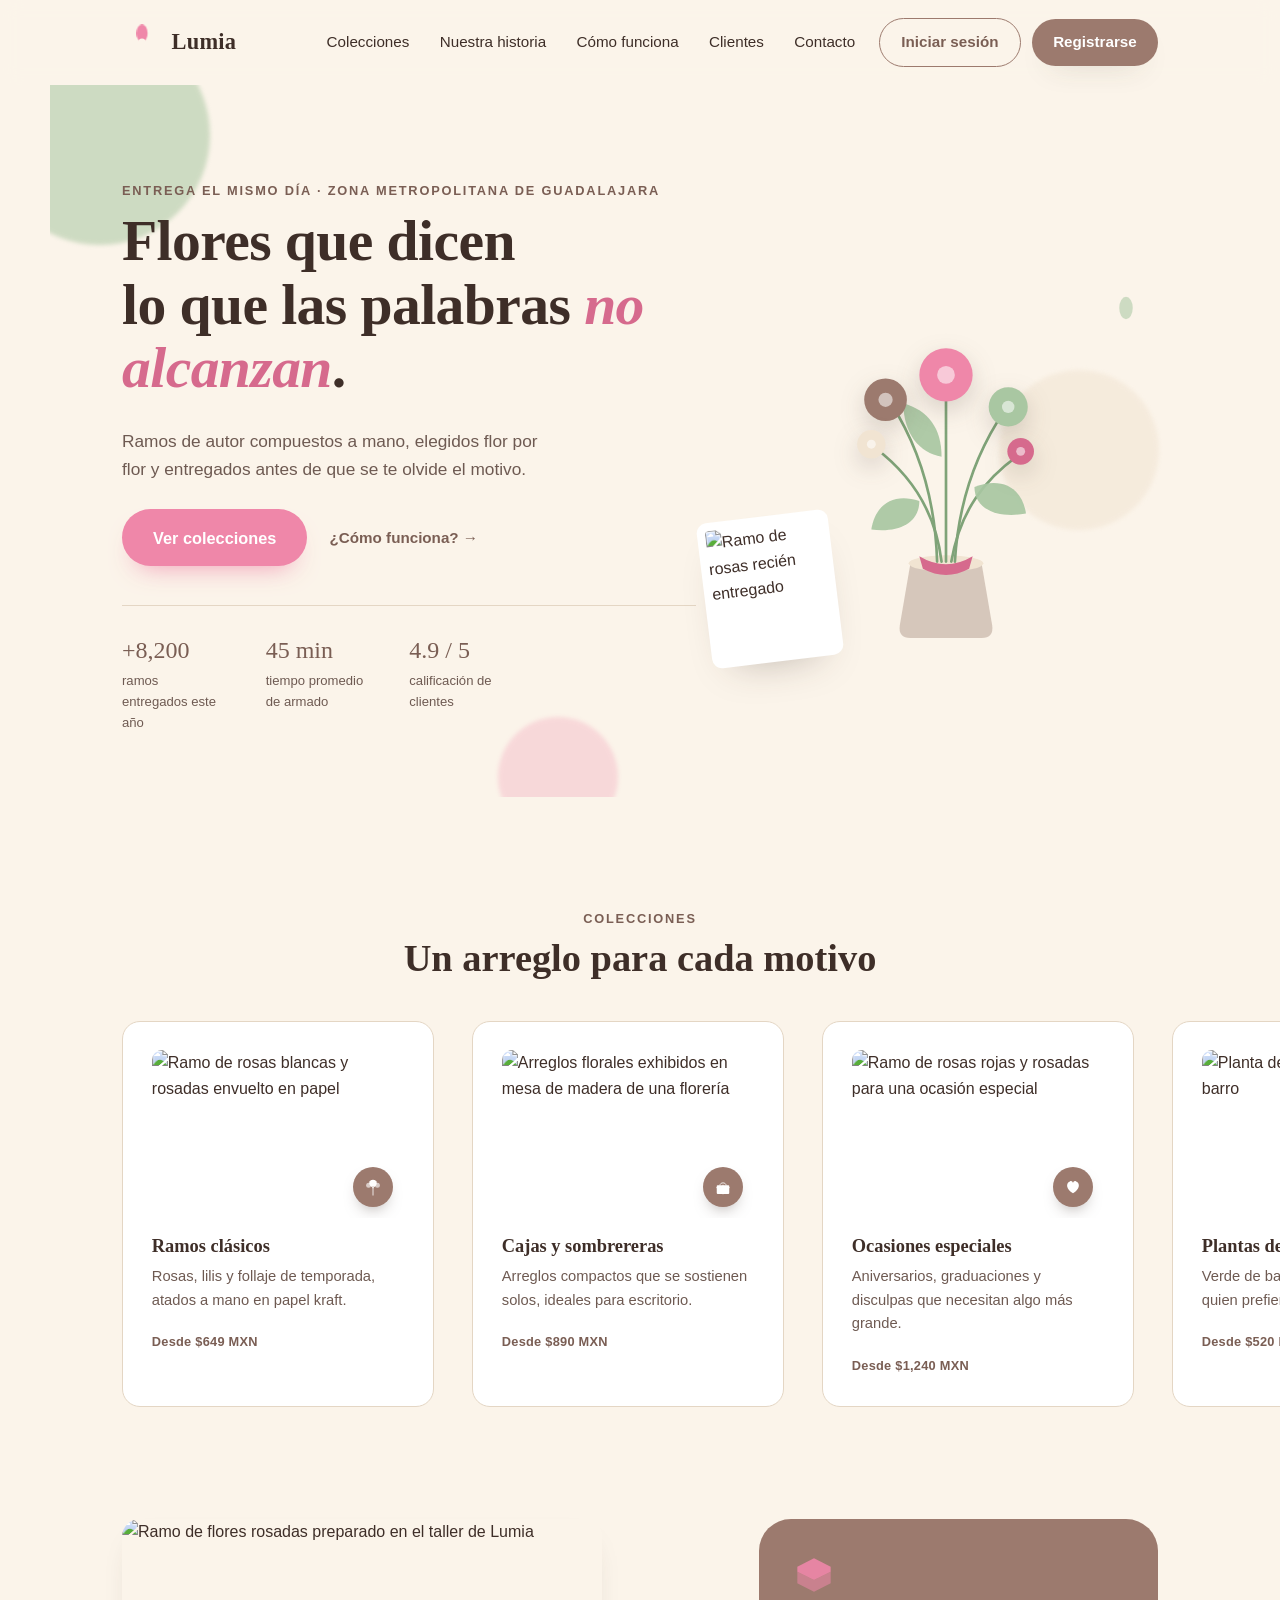
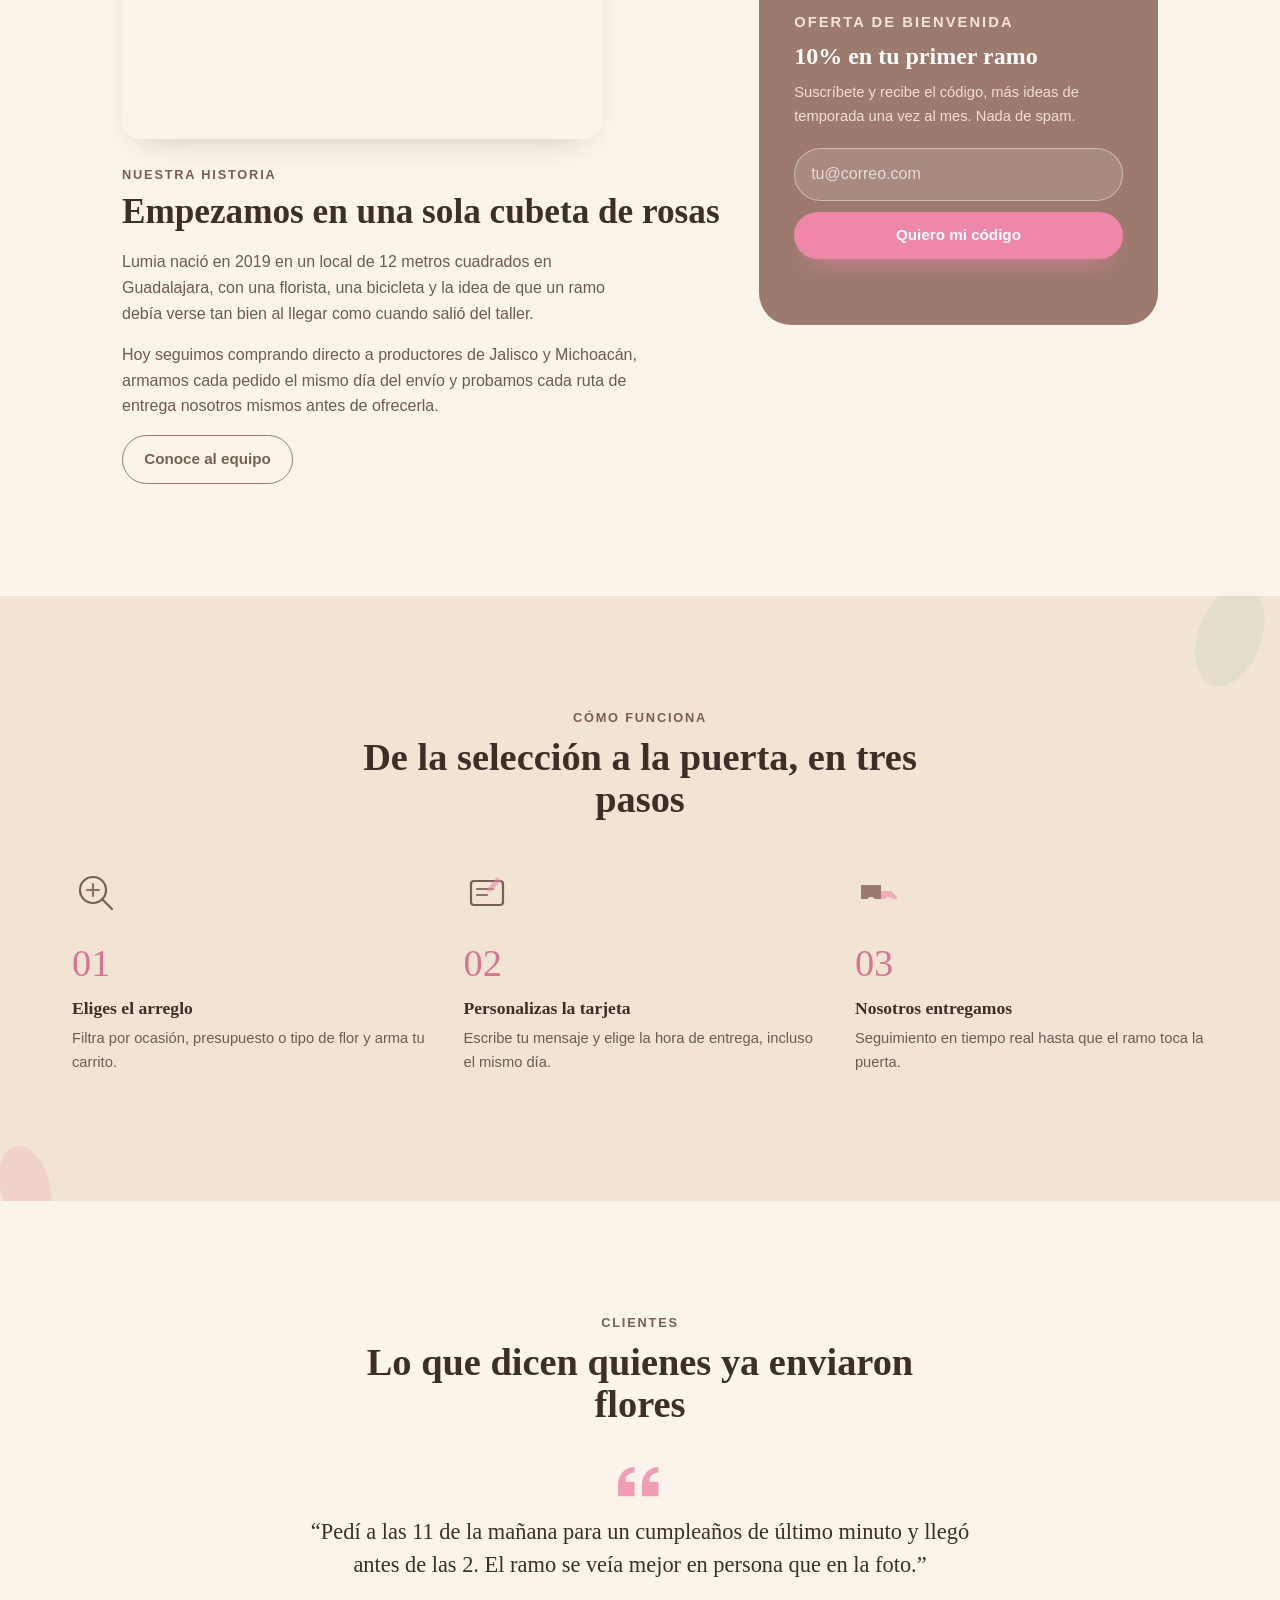
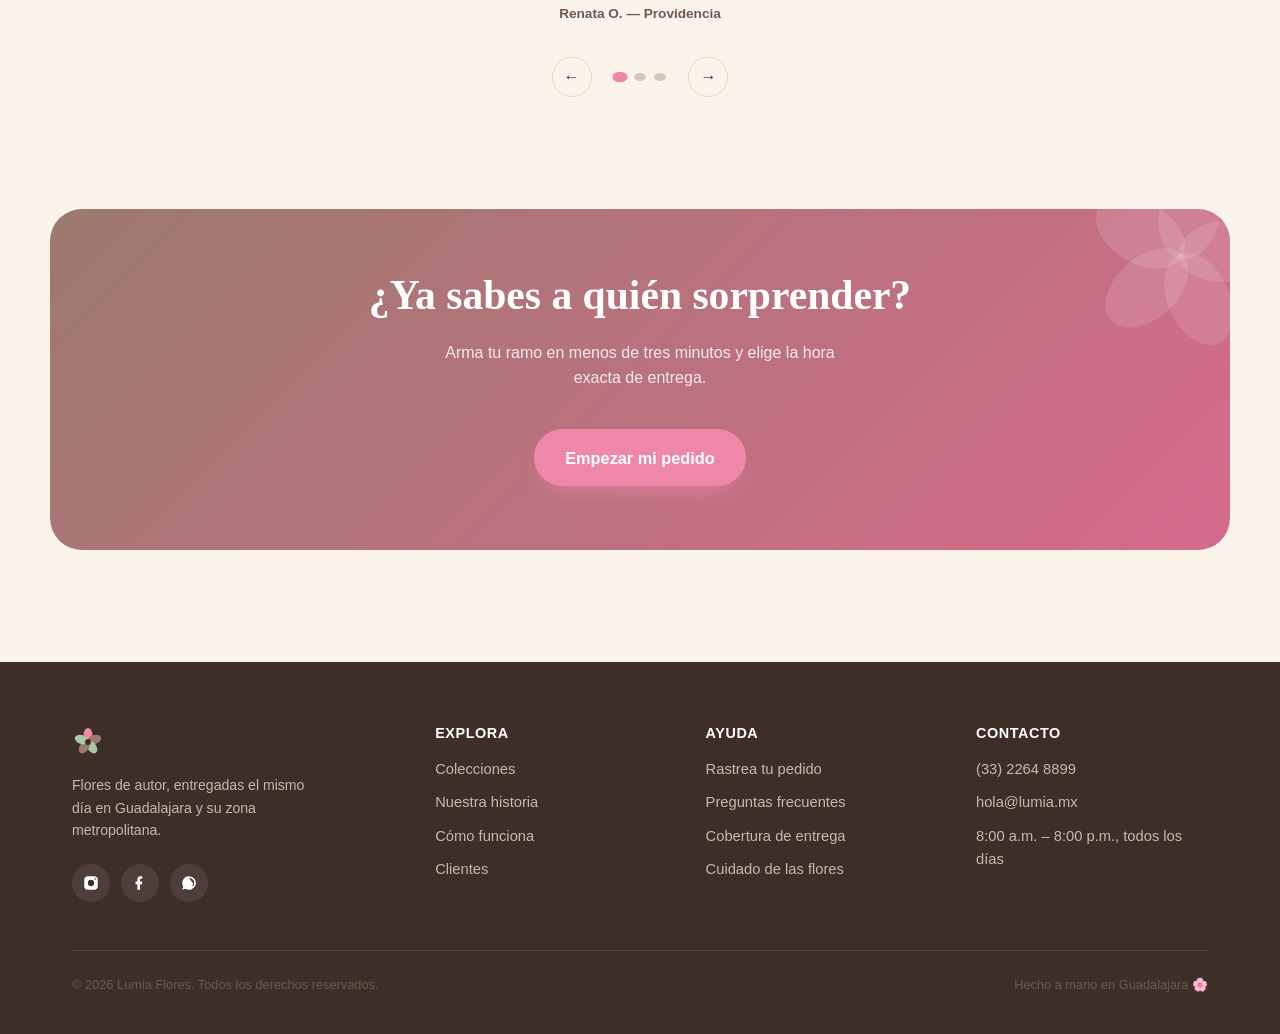
==== commit c0841157: "landing page 5" ====
--- a/templates/index.html
+++ b/templates/index.html
@@ -8,7 +8,8 @@
   <link rel="preconnect" href="https://fonts.googleapis.com">
   <link rel="preconnect" href="https://fonts.gstatic.com" crossorigin>
   <link href="https://fonts.googleapis.com/css2?family=Fraunces:opsz,wght@9..144,400;9..144,500;9..144,600;9..144,700&family=Work+Sans:wght@400;500;600&display=swap" rel="stylesheet">
-  <link rel="stylesheet" href="/css/estilos.css">
+  <script>document.documentElement.classList.add('js');</script>
+  <link rel="stylesheet" href="/static/css/estilos.css">
 </head>
 <body>
 
@@ -454,12 +455,12 @@
       <form id="loginForm" novalidate>
         <div class="field">
           <label for="loginEmail">Correo electrónico</label>
-          <input type="email" id="loginEmail" name="email" placeholder="tu@correo.com" required>
+          <input type="email" id="loginEmail" name="correo" placeholder="tu@correo.com" required>
           <span class="field__error" data-error-for="loginEmail"></span>
         </div>
         <div class="field">
           <label for="loginPassword">Contraseña</label>
-          <input type="password" id="loginPassword" name="password" placeholder="••••••••" minlength="6" required>
+          <input type="password" id="loginPassword" name="clave" placeholder="••••••••" minlength="6" required>
           <span class="field__error" data-error-for="loginPassword"></span>
         </div>
         <div class="field field--row">
@@ -501,22 +502,22 @@
       <form id="registerForm" novalidate>
         <div class="field">
           <label for="registerName">Nombre completo</label>
-          <input type="text" id="registerName" name="name" placeholder="Tu nombre" required>
+          <input type="text" id="registerName" name="nombre" placeholder="Tu nombre" required>
           <span class="field__error" data-error-for="registerName"></span>
         </div>
         <div class="field">
           <label for="registerEmail">Correo electrónico</label>
-          <input type="email" id="registerEmail" name="email" placeholder="tu@correo.com" required>
+          <input type="email" id="registerEmail" name="correo" placeholder="tu@correo.com" required>
           <span class="field__error" data-error-for="registerEmail"></span>
         </div>
         <div class="field">
           <label for="registerPassword">Contraseña</label>
-          <input type="password" id="registerPassword" name="password" placeholder="Mínimo 6 caracteres" minlength="6" required>
+          <input type="password" id="registerPassword" name="clave" placeholder="Mínimo 6 caracteres" minlength="6" required>
           <span class="field__error" data-error-for="registerPassword"></span>
         </div>
         <div class="field">
           <label for="registerPassword2">Confirmar contraseña</label>
-          <input type="password" id="registerPassword2" name="password2" placeholder="Repite tu contraseña" minlength="6" required>
+          <input type="password" id="registerPassword2" name="clave2" placeholder="Repite tu contraseña" minlength="6" required>
           <span class="field__error" data-error-for="registerPassword2"></span>
         </div>
         <label class="checkbox">
@@ -532,6 +533,6 @@
     </div>
   </div>
 
-  <script src="/js/script.js"></script>
+  <script src="/static/js/script.js"></script>
 </body>
 </html>
--- a/static/css/estilos.css
+++ b/static/css/estilos.css
@@ -0,0 +1,944 @@
+/* ===========================================================
+   LUMIA — hoja de estilos
+   Paleta base (coolors "lumia"):
+   #A17F74 mauve · #AFCDAC salvia · #D6C7BB taupe
+   #EFD8AF durazno · #F7A8C0 rosa
+   =========================================================== */
+
+:root{
+  /* ---- Paleta de marca (5 roles pedidos) ---- */
+  --color-primario:        #9C7A6E; /* mauve — marca, logo, botones ghost */
+  --color-primario-oscuro: #7A5E54; /* hover / texto sobre claro */
+  --color-secundario:      #A9C7A2; /* salvia — apoyos, badges, iconografía */
+  --color-secundario-oscuro:#7FA378;
+  --color-fondo:           #FBF4EA; /* crema muy claro, tinte de durazno/taupe */
+  --color-fondo-alterna:   #F1E4D2; /* durazno suave, para franjas alternas */
+  --color-acento:          #EF87A9; /* rosa profundizado — CTA principal */
+  --color-acento-oscuro:   #D66A8D;
+  --color-texto:           #3E2E28; /* sombra oscura del mauve, para legibilidad */
+  --color-texto-suave:     #6E5A52;
+
+  /* ---- Superficies auxiliares extraídas de la paleta ---- */
+  --color-superficie:      #D6C7BB; /* taupe — tarjetas, líneas, chips */
+  --color-borde:           #E4D6C4;
+
+  /* ---- Tipografía ---- */
+  --font-display: "Fraunces", Georgia, serif;
+  --font-body: "Work Sans", "Segoe UI", sans-serif;
+
+  /* ---- Ritmo / escala ---- */
+  --radius-sm: 10px;
+  --radius-md: 18px;
+  --radius-lg: 32px;
+  --container: 1180px;
+  --gap: clamp(1.5rem, 3vw, 3rem);
+  --gutter: clamp(1.5rem, 6vw, 4.5rem);
+  --section-y: clamp(4rem, 9vw, 7rem);
+
+  --shadow-soft: 0 20px 40px -24px rgba(62,46,40,0.35);
+  --shadow-card: 0 14px 30px -18px rgba(62,46,40,0.28);
+
+  --ease: cubic-bezier(.22,.68,.36,1);
+}
+
+/* ===== Reset ===== */
+*, *::before, *::after{ box-sizing: border-box; }
+html{ scroll-behavior: smooth; }
+body{
+  margin: 0;
+  background: var(--color-fondo);
+  color: var(--color-texto);
+  font-family: var(--font-body);
+  font-size: 16px;
+  line-height: 1.6;
+  -webkit-font-smoothing: antialiased;
+}
+img, svg{ display:block; max-width:100%; }
+ul, ol{ list-style:none; margin:0; padding:0; }
+a{ color:inherit; text-decoration:none; }
+h1,h2,h3,h4{ font-family: var(--font-display); margin:0 0 .5em; line-height:1.1; font-weight:600; color: var(--color-texto); }
+p{ margin:0 0 1em; color: var(--color-texto-suave); }
+button{ font: inherit; cursor:pointer; border:none; background:none; color:inherit; }
+input{ font: inherit; }
+
+.sr-only{
+  position:absolute; width:1px; height:1px; padding:0; margin:-1px;
+  overflow:hidden; clip:rect(0,0,0,0); white-space:nowrap; border:0;
+}
+
+:focus-visible{
+  outline: 3px solid var(--color-acento);
+  outline-offset: 3px;
+  border-radius: 4px;
+}
+
+@media (prefers-reduced-motion: reduce){
+  *, *::before, *::after{
+    animation-duration: 0.001ms !important;
+    animation-iteration-count: 1 !important;
+    transition-duration: 0.001ms !important;
+    scroll-behavior: auto !important;
+  }
+}
+
+/* ===== Utilidades ===== */
+.eyebrow{
+  font-size: .8rem;
+  letter-spacing: .14em;
+  text-transform: uppercase;
+  color: var(--color-primario-oscuro);
+  font-weight: 600;
+  margin: 0 0 .6em;
+}
+
+.btn{
+  display: inline-flex;
+  align-items: center;
+  justify-content: center;
+  gap: .5em;
+  padding: .75em 1.4em;
+  border-radius: 999px;
+  font-weight: 600;
+  font-size: .95rem;
+  transition: transform .25s var(--ease), background .25s var(--ease), box-shadow .25s var(--ease), color .25s var(--ease);
+  white-space: nowrap;
+}
+.btn:hover{ transform: translateY(-2px); }
+.btn:active{ transform: translateY(0); }
+
+.btn--primary{
+  background: var(--color-primario);
+  color: #fff;
+  box-shadow: var(--shadow-card);
+}
+.btn--primary:hover{ background: var(--color-primario-oscuro); }
+
+.btn--ghost{
+  background: transparent;
+  color: var(--color-primario-oscuro);
+  border: 1.5px solid var(--color-primario);
+}
+.btn--ghost:hover{ background: var(--color-primario); color:#fff; }
+
+.btn--accent{
+  background: var(--color-acento);
+  color: #fff;
+  box-shadow: 0 14px 26px -14px rgba(239,135,169,.85);
+}
+.btn--accent:hover{ background: var(--color-acento-oscuro); }
+
+.btn--text{
+  color: var(--color-primario-oscuro);
+  padding: .75em .2em;
+}
+.btn--text:hover{ color: var(--color-acento-oscuro); }
+
+.btn--lg{ padding: .95em 1.9em; font-size: 1.02rem; }
+
+/* ===== Reveal on scroll ===== */
+.js .reveal{
+  opacity: 0;
+  transform: translateY(24px);
+  transition: opacity .7s var(--ease), transform .7s var(--ease);
+}
+.js .reveal.is-visible{
+  opacity: 1;
+  transform: translateY(0);
+}
+
+/* ===========================================================
+   NAV
+   =========================================================== */
+.site-header{
+  position: sticky;
+  top: 0;
+  z-index: 100;
+  background: rgba(251,244,234,.75);
+  backdrop-filter: blur(10px);
+  border-bottom: 1px solid transparent;
+  transition: box-shadow .3s var(--ease), border-color .3s var(--ease), padding .3s var(--ease);
+}
+.site-header.is-scrolled{
+  box-shadow: var(--shadow-soft);
+  border-color: var(--color-borde);
+}
+
+.nav{
+  max-width: var(--container);
+  margin: 0 auto;
+  padding: 1.1rem var(--gutter);
+  display: flex;
+  align-items: center;
+  gap: 1.5rem;
+}
+
+.nav__brand{
+  display: flex;
+  align-items: center;
+  gap: .6rem;
+  margin-right: auto;
+}
+.nav__wordmark{
+  font-family: var(--font-display);
+  font-size: 1.4rem;
+  font-weight: 600;
+  letter-spacing: .01em;
+}
+
+.nav__logo .petal{ fill: var(--color-acento); transform-origin: 50px 50px; }
+.nav__logo .petal--2{ fill: var(--color-primario); }
+.nav__logo .petal--3{ fill: var(--color-secundario); }
+.nav__logo .petal--4{ fill: var(--color-primario); }
+.nav__logo .petal--5{ fill: var(--color-secundario); }
+.nav__logo .logo-core{ fill: var(--color-fondo); }
+.nav__logo .logo-petal{
+  transform-box: fill-box;
+  transform-origin: center;
+  animation: bloom-in 1.1s var(--ease) both;
+}
+@keyframes bloom-in{
+  from{ transform: scale(.25); opacity: 0; }
+  to{ transform: scale(1); opacity: 1; }
+}
+
+.nav__links{
+  display: flex;
+  align-items: center;
+  gap: 1.9rem;
+  font-size: .95rem;
+  font-weight: 500;
+}
+.nav__links a{
+  position: relative;
+  padding: .2rem 0;
+}
+.nav__links a::after{
+  content:"";
+  position:absolute; left:0; bottom:-2px;
+  width:0; height:2px;
+  background: var(--color-acento);
+  transition: width .25s var(--ease);
+}
+.nav__links a:hover::after{ width:100%; }
+
+.nav__actions{ display:flex; align-items:center; gap: .7rem; }
+
+.nav__toggle{
+  display:none;
+  flex-direction: column;
+  gap: 5px;
+  padding: .4rem;
+}
+.nav__toggle span{
+  width: 22px; height: 2px;
+  background: var(--color-texto);
+  border-radius: 2px;
+  transition: transform .3s var(--ease), opacity .3s var(--ease);
+}
+.nav__toggle[aria-expanded="true"] span:nth-child(1){ transform: translateY(7px) rotate(45deg); }
+.nav__toggle[aria-expanded="true"] span:nth-child(2){ opacity: 0; }
+.nav__toggle[aria-expanded="true"] span:nth-child(3){ transform: translateY(-7px) rotate(-45deg); }
+
+@media (max-width: 860px){
+  .nav__toggle{ display:flex; }
+  .nav__links{
+    position: absolute;
+    top: 100%; left: 0; right: 0;
+    flex-direction: column;
+    align-items: flex-start;
+    background: var(--color-fondo);
+    padding: 1.5rem var(--gutter);
+    border-bottom: 1px solid var(--color-borde);
+    transform-origin: top;
+    transform: scaleY(0);
+    opacity: 0;
+    pointer-events: none;
+    transition: transform .3s var(--ease), opacity .3s var(--ease);
+  }
+  .nav__links.is-open{
+    transform: scaleY(1);
+    opacity: 1;
+    pointer-events: auto;
+  }
+  .nav__actions .btn{ padding: .65em 1em; font-size: .85rem; }
+}
+
+@media (max-width: 480px){
+  .nav__wordmark{ font-size: 1.15rem; }
+  .nav__actions{ gap: .4rem; }
+  .nav__actions .btn{ padding: .55em .75em; font-size: .76rem; }
+}
+
+/* ===========================================================
+   HERO
+   =========================================================== */
+.hero{
+  position: relative;
+  max-width: var(--container);
+  margin: 0 auto;
+  padding: clamp(3rem, 8vw, 6rem) var(--gutter) 4rem;
+  display: grid;
+  grid-template-columns: 1.15fr .85fr;
+  gap: var(--gap);
+  align-items: center;
+  overflow: hidden;
+}
+
+.hero__decor{ position:absolute; inset:0; z-index:-1; pointer-events:none; }
+.bloom{
+  position:absolute;
+  border-radius:50%;
+  filter: blur(2px);
+  opacity:.55;
+  animation: float 9s ease-in-out infinite;
+}
+.bloom--1{ width:220px; height:220px; background: var(--color-secundario); top:-60px; left:-60px; animation-delay: 0s; }
+.bloom--2{ width:160px; height:160px; background: var(--color-fondo-alterna); top:40%; right:6%; animation-delay: 1.5s; }
+.bloom--3{ width:120px; height:120px; background: var(--color-acento); opacity:.25; bottom:-40px; left:38%; animation-delay: 3s; }
+@keyframes float{
+  0%, 100%{ transform: translateY(0) translateX(0); }
+  50%{ transform: translateY(-22px) translateX(10px); }
+}
+
+.hero__title{
+  font-size: clamp(2.4rem, 4.6vw, 3.6rem);
+  letter-spacing: -.01em;
+}
+.hero__title-accent{ color: var(--color-acento-oscuro); font-style: italic; }
+
+.hero__subtitle{
+  max-width: 46ch;
+  font-size: 1.08rem;
+}
+
+.hero__cta{
+  display:flex;
+  align-items:center;
+  gap: 1.2rem;
+  margin: 1.6rem 0 2.4rem;
+  flex-wrap: wrap;
+}
+
+.hero__stats{
+  display:flex;
+  gap: clamp(1.4rem, 4vw, 2.6rem);
+  margin:0;
+  padding-top: 1.6rem;
+  border-top: 1px solid var(--color-borde);
+  flex-wrap: wrap;
+}
+.hero__stats dt{
+  font-family: var(--font-display);
+  font-size: 1.5rem;
+  color: var(--color-primario-oscuro);
+}
+.hero__stats dd{
+  margin:0;
+  font-size: .82rem;
+  color: var(--color-texto-suave);
+  max-width: 14ch;
+}
+
+/* Bouquet illustration: SVG detallado */
+.hero__bouquet{
+  margin:0;
+  display:flex;
+  justify-content:center;
+  position: relative;
+}
+.bouquet-svg{
+  width: min(320px, 80vw);
+  height: auto;
+  overflow: visible;
+  animation: bouquet-sway 7s ease-in-out infinite;
+  transform-origin: 50% 90%;
+}
+@keyframes bouquet-sway{
+  0%, 100%{ transform: rotate(-1.2deg); }
+  50%{ transform: rotate(1.2deg); }
+}
+
+.bouquet-svg__vase{ fill: var(--color-superficie); }
+.bouquet-svg__vase-rim{ fill: var(--color-fondo-alterna); }
+.bouquet-svg__stem{
+  fill:none;
+  stroke: var(--color-secundario-oscuro);
+  stroke-width: 3;
+  stroke-linecap: round;
+}
+.bouquet-svg__leaf{ fill: var(--color-secundario); opacity:.92; }
+.bouquet-svg__ribbon{ fill: var(--color-acento-oscuro); }
+
+.bouquet-svg__flower circle{ transition: transform .3s var(--ease); }
+.bouquet-svg__flower{ filter: drop-shadow(0 10px 14px rgba(62,46,40,.18)); }
+.bouquet-svg__flower--acento circle:first-child{ fill: var(--color-acento); }
+.bouquet-svg__flower--primario circle:first-child{ fill: var(--color-primario); }
+.bouquet-svg__flower--secundario circle:first-child{ fill: var(--color-secundario); }
+.bouquet-svg__flower--suave circle:first-child{ fill: var(--color-fondo-alterna); }
+.bouquet-svg__flower--acento-oscuro circle:first-child{ fill: var(--color-acento-oscuro); }
+.bouquet-svg__flower-core{ fill: rgba(255,255,255,.55); }
+
+.bouquet-svg__petal-float{
+  position:absolute;
+  width: 30px;
+  fill: var(--color-acento);
+  opacity:.55;
+  animation: float 8s ease-in-out infinite;
+}
+.bouquet-svg__petal-float--1{ top:6%; right:4%; animation-delay: .5s; fill: var(--color-secundario); }
+.bouquet-svg__petal-float--2{ bottom:10%; left:2%; animation-delay: 2.5s; width:22px; }
+
+.hero__polaroid{
+  position: absolute;
+  bottom: -18px;
+  left: -30px;
+  width: 132px;
+  margin: 0;
+  background: #fff;
+  padding: 8px 8px 22px;
+  border-radius: 10px;
+  box-shadow: var(--shadow-soft);
+  transform: rotate(-7deg);
+  transition: transform .3s var(--ease);
+}
+.hero__polaroid:hover{ transform: rotate(-2deg) scale(1.04); }
+.hero__polaroid img{
+  width: 100%;
+  height: 116px;
+  object-fit: cover;
+  border-radius: 4px;
+}
+@media (max-width: 620px){
+  .hero__polaroid{ display: none; }
+}
+
+/* ===========================================================
+   SECTION HEAD (reutilizable)
+   =========================================================== */
+.section-head{
+  max-width: 620px;
+  margin: 0 auto 2.6rem;
+  text-align: center;
+}
+.section-head h2{ font-size: clamp(1.8rem, 3.2vw, 2.4rem); }
+
+/* ===========================================================
+   COLECCIÓN
+   =========================================================== */
+.coleccion{
+  max-width: var(--container);
+  margin: 0 auto;
+  padding: var(--section-y) var(--gutter);
+}
+.coleccion__grid{
+  display: grid;
+  grid-template-columns: repeat(4, 1fr);
+  gap: var(--gap);
+}
+.card{
+  background: #fff;
+  border: 1px solid var(--color-borde);
+  border-radius: var(--radius-md);
+  padding: 1.8rem;
+  transition: transform .3s var(--ease), box-shadow .3s var(--ease);
+}
+.card:hover{
+  transform: translateY(-6px);
+  box-shadow: var(--shadow-card);
+}
+.card__swatch{
+  width: 100%;
+  height: 96px;
+  border-radius: var(--radius-sm);
+  margin-bottom: 1.1rem;
+  display: flex;
+  align-items: center;
+  justify-content: center;
+}
+.card__swatch--primario{ background: linear-gradient(135deg, var(--color-primario), var(--color-primario-oscuro)); }
+.card__swatch--secundario{ background: linear-gradient(135deg, var(--color-secundario), var(--color-secundario-oscuro)); }
+.card__swatch--acento{ background: linear-gradient(135deg, var(--color-acento), var(--color-acento-oscuro)); }
+.card__swatch--suave{ background: linear-gradient(135deg, var(--color-fondo-alterna), var(--color-superficie)); }
+
+.card__icon{
+  width: 46px;
+  height: 46px;
+  transition: transform .35s var(--ease);
+}
+.card:hover .card__icon{ transform: scale(1.12) rotate(-4deg); }
+
+/* Fotografías reales (CDN) para las tarjetas de colección */
+.card__media{
+  position: relative;
+  width: 100%;
+  height: 168px;
+  border-radius: var(--radius-sm);
+  overflow: hidden;
+  margin-bottom: 1.1rem;
+}
+.card__media img{
+  width: 100%;
+  height: 100%;
+  object-fit: cover;
+  transition: transform .5s var(--ease);
+}
+.card:hover .card__media img{ transform: scale(1.08); }
+.card__badge{
+  position: absolute;
+  right: .7rem;
+  bottom: .7rem;
+  width: 40px;
+  height: 40px;
+  border-radius: 50%;
+  background: var(--color-primario);
+  display: flex;
+  align-items: center;
+  justify-content: center;
+  box-shadow: 0 8px 16px -8px rgba(62,46,40,.5);
+  transition: transform .35s var(--ease), background .25s var(--ease);
+}
+.card:hover .card__badge{ transform: scale(1.1) rotate(-6deg); background: var(--color-acento); }
+.card__badge svg{ width: 20px; height: 20px; }
+
+/* Trazos/rellenos reutilizables para íconos SVG inline */
+.icon-stroke{ fill:none; stroke:#fff; stroke-width:2.6; stroke-linecap:round; stroke-linejoin:round; }
+.icon-stroke--thin{ stroke-width:1.8; opacity:.85; }
+.icon-stroke--light{ stroke:#fff; opacity:.8; }
+.icon-fill{ fill:#fff; }
+.icon-fill--soft{ fill:#fff; opacity:.62; }
+.icon-fill--core{ fill: var(--color-fondo); }
+.card h3{ font-size: 1.15rem; }
+.card p{ font-size: .92rem; margin-bottom: 1rem; }
+.card__price{
+  font-size: .8rem;
+  font-weight: 600;
+  color: var(--color-primario-oscuro);
+  letter-spacing: .02em;
+}
+
+@media (max-width: 980px){ .coleccion__grid{ grid-template-columns: repeat(2, 1fr); } }
+@media (max-width: 560px){ .coleccion__grid{ grid-template-columns: 1fr; } }
+
+/* ===========================================================
+   HISTORIA + ASIDE (split)
+   =========================================================== */
+.split{
+  max-width: var(--container);
+  margin: 0 auto;
+  padding: 0 var(--gutter) var(--section-y);
+  display: grid;
+  grid-template-columns: 1.5fr 1fr;
+  gap: var(--gap);
+  align-items: start;
+}
+
+.historia h2{ font-size: clamp(1.7rem, 3vw, 2.2rem); }
+.historia p{ max-width: 58ch; }
+.historia__photo{
+  width: 100%;
+  max-width: 480px;
+  height: 220px;
+  object-fit: cover;
+  border-radius: var(--radius-md);
+  margin-bottom: 1.6rem;
+  box-shadow: var(--shadow-card);
+}
+
+.oferta{
+  background: var(--color-primario);
+  color: #fff;
+  border-radius: var(--radius-lg);
+  padding: 2.2rem;
+  position: sticky;
+  top: 6.5rem;
+}
+.oferta__icon{
+  width: 40px; height: 40px;
+  fill: var(--color-acento);
+  margin-bottom: 1rem;
+}
+.oferta .eyebrow{ color: #F3E4D9; }
+.oferta h3{ color:#fff; font-size: 1.5rem; }
+.oferta p{ color: #EFDFD5; font-size: .92rem; }
+
+.oferta__form{
+  display:flex;
+  flex-direction: column;
+  gap: .7rem;
+  margin-top: 1.2rem;
+}
+.oferta__form input{
+  padding: .8em 1em;
+  border-radius: 999px;
+  border: 1px solid rgba(255,255,255,.4);
+  background: rgba(255,255,255,.12);
+  color: #fff;
+}
+.oferta__form input::placeholder{ color: rgba(255,255,255,.7); }
+.oferta__note{
+  margin: .8rem 0 0;
+  font-size: .85rem;
+  min-height: 1.2em;
+  color: #F6D9E4;
+}
+
+@media (max-width: 900px){
+  .split{ grid-template-columns: 1fr; }
+  .oferta{ position: static; }
+}
+
+/* ===========================================================
+   PROCESO
+   =========================================================== */
+.proceso{
+  background: var(--color-fondo-alterna);
+  padding: var(--section-y) var(--gutter);
+}
+.proceso__steps{
+  max-width: var(--container);
+  margin: 0 auto;
+  display: grid;
+  grid-template-columns: repeat(3, 1fr);
+  gap: var(--gap);
+  counter-reset: step;
+}
+.proceso__steps li{ position: relative; padding-top: .4rem; }
+.proceso__icon{
+  width: 48px; height: 48px;
+  margin-bottom: 1rem;
+}
+.proceso__icon .icon-stroke{ stroke: var(--color-primario-oscuro); stroke-width:2.2; }
+.proceso__icon .icon-stroke--thin{ stroke: var(--color-primario-oscuro); }
+.proceso__icon .icon-fill{ fill: var(--color-primario); }
+.proceso__icon .icon-fill--soft{ fill: var(--color-acento); }
+.proceso__icon .icon-fill--core{ fill: var(--color-fondo-alterna); }
+.proceso__num{
+  display:block;
+  font-family: var(--font-display);
+  font-size: 2.4rem;
+  color: var(--color-acento-oscuro);
+  opacity:.9;
+  margin-bottom: .3rem;
+}
+.proceso__steps h3{ font-size: 1.1rem; }
+.proceso__steps p{ font-size: .92rem; }
+
+.proceso{ position: relative; overflow: hidden; }
+.proceso__bg-petal{
+  position:absolute;
+  width: 140px;
+  fill: var(--color-secundario);
+  opacity: .18;
+}
+.proceso__bg-petal--1{ top:-30px; right:-20px; transform: rotate(20deg); }
+.proceso__bg-petal--2{ bottom:-40px; left:-30px; width:110px; fill: var(--color-acento); transform: rotate(-15deg); }
+
+@media (max-width: 860px){ .proceso__steps{ grid-template-columns: 1fr; } }
+
+/* ===========================================================
+   TESTIMONIOS
+   =========================================================== */
+.testimonios{
+  max-width: var(--container);
+  margin: 0 auto;
+  padding: var(--section-y) var(--gutter);
+}
+.testimonial{
+  max-width: 680px;
+  margin: 0 auto;
+  text-align: center;
+  min-height: 200px;
+  display:flex;
+  flex-direction: column;
+  align-items:center;
+  justify-content: center;
+}
+.testimonial__quote{
+  width: 44px;
+  fill: var(--color-acento);
+  opacity: .8;
+  margin-bottom: 1rem;
+}
+.testimonial__slide{
+  display:none;
+  margin:0;
+  animation: fade-in .5s var(--ease);
+}
+.testimonial__slide.is-active{ display:block; }
+.testimonial__slide p{
+  font-family: var(--font-display);
+  font-size: 1.4rem;
+  color: var(--color-texto);
+  line-height: 1.45;
+}
+.testimonial__slide cite{
+  display:block;
+  margin-top: 1rem;
+  font-style: normal;
+  font-size: .85rem;
+  color: var(--color-texto-suave);
+  font-weight: 600;
+}
+@keyframes fade-in{
+  from{ opacity:0; transform: translateY(8px); }
+  to{ opacity:1; transform: translateY(0); }
+}
+
+.testimonial__controls{
+  display:flex;
+  align-items:center;
+  gap: 1.4rem;
+  margin-top: 2rem;
+}
+.testimonial__controls button:not(.dot){
+  width: 40px; height: 40px;
+  border-radius: 50%;
+  border: 1px solid var(--color-borde);
+  transition: background .25s var(--ease), color .25s var(--ease);
+}
+.testimonial__controls button:not(.dot):hover{
+  background: var(--color-primario);
+  color:#fff;
+}
+.testimonial__dots{ display:flex; gap:.5rem; }
+.dot{
+  width: 8px; height: 8px;
+  border-radius: 50%;
+  background: var(--color-superficie);
+  transition: background .25s var(--ease), transform .25s var(--ease);
+}
+.dot.is-active{ background: var(--color-acento); transform: scale(1.3); }
+
+/* ===========================================================
+   CTA FINAL
+   =========================================================== */
+.cta-final{
+  position: relative;
+  max-width: var(--container);
+  margin: 0 auto var(--section-y);
+  padding: 4rem clamp(1.5rem, 6vw, 4rem);
+  text-align: center;
+  background: linear-gradient(135deg, var(--color-primario), var(--color-acento-oscuro));
+  border-radius: var(--radius-lg);
+  color: #fff;
+  overflow: hidden;
+}
+.cta-final__flower{
+  position:absolute;
+  width: 220px;
+  top:-60px; right:-60px;
+  fill: rgba(255,255,255,.12);
+  transform: rotate(12deg);
+}
+.cta-final h2{ color:#fff; font-size: clamp(1.9rem, 3.4vw, 2.6rem); }
+.cta-final p{ color: rgba(255,255,255,.85); max-width: 46ch; margin-inline:auto; }
+.cta-final .btn--accent{ margin-top: 1.4rem; }
+
+/* ===========================================================
+   FOOTER
+   =========================================================== */
+.site-footer{
+  background: var(--color-texto);
+  color: #E9DCD3;
+  padding: 4rem var(--gutter) 1.6rem;
+}
+.site-footer .petal{ fill: var(--color-acento); }
+.site-footer .petal--2, .site-footer .petal--4{ fill: var(--color-primario); }
+.site-footer .petal--3, .site-footer .petal--5{ fill: var(--color-secundario); }
+.site-footer .logo-core{ fill: var(--color-texto); }
+
+.site-footer__grid{
+  max-width: var(--container);
+  margin: 0 auto;
+  display: grid;
+  grid-template-columns: 1.4fr 1fr 1fr 1fr;
+  gap: var(--gap);
+  padding-bottom: 3rem;
+  border-bottom: 1px solid rgba(255,255,255,.12);
+}
+.site-footer__brand p{
+  color: #C9B8AE;
+  font-size: .88rem;
+  margin-top: 1rem;
+  max-width: 30ch;
+}
+.site-footer__social{
+  display:flex;
+  gap: .7rem;
+  margin-top: 1.4rem;
+}
+.social-link{
+  display:flex;
+  align-items:center;
+  justify-content:center;
+  width: 38px; height: 38px;
+  border-radius: 50%;
+  background: rgba(255,255,255,.08);
+  transition: background .25s var(--ease), transform .25s var(--ease);
+}
+.social-link:hover{ background: var(--color-acento); transform: translateY(-3px); }
+.social-link svg{ width: 18px; height: 18px; fill: #fff; }
+.social-link__hole{ fill: var(--color-texto); }
+.social-link:hover .social-link__hole{ fill: var(--color-acento); }
+.site-footer__col h4{
+  color:#fff;
+  font-family: var(--font-body);
+  font-size: .9rem;
+  letter-spacing: .04em;
+  text-transform: uppercase;
+  margin-bottom: 1rem;
+}
+.site-footer__col ul{ display:flex; flex-direction:column; gap:.6rem; }
+.site-footer__col a{
+  color: #C9B8AE;
+  font-size: .92rem;
+  transition: color .2s var(--ease);
+}
+.site-footer__col a:hover{ color: var(--color-acento); }
+.site-footer__col li{ color:#C9B8AE; font-size:.92rem; }
+
+.site-footer__bottom{
+  max-width: var(--container);
+  margin: 1.5rem auto 0;
+  display:flex;
+  justify-content: space-between;
+  flex-wrap: wrap;
+  gap: .6rem;
+  font-size: .8rem;
+  color: #A6968D;
+}
+
+@media (max-width: 860px){
+  .site-footer__grid{ grid-template-columns: 1fr 1fr; }
+}
+@media (max-width: 520px){
+  .site-footer__grid{ grid-template-columns: 1fr; }
+  .hero{ grid-template-columns: 1fr; }
+  .hero__bouquet{ order: -1; }
+}
+
+/* ===========================================================
+   MODALES: login / registro (HTML real, alternados con JS vanilla)
+   =========================================================== */
+.modal-overlay{
+  position: fixed; inset:0;
+  background: rgba(62,46,40,.5);
+  display:flex; align-items:center; justify-content:center;
+  padding: 1.5rem;
+  z-index: 1000;
+  opacity:0;
+  visibility: hidden;
+  transition: opacity .25s var(--ease), visibility 0s linear .25s;
+}
+.modal-overlay.is-open{
+  opacity:1;
+  visibility: visible;
+  transition: opacity .25s var(--ease), visibility 0s linear 0s;
+}
+.modal{
+  background:#fff;
+  border-radius: var(--radius-md);
+  padding: 2.2rem;
+  width: 100%;
+  max-width: 400px;
+  max-height: 90vh;
+  overflow-y: auto;
+  position: relative;
+  transform: translateY(14px) scale(.97);
+  transition: transform .25s var(--ease);
+  box-shadow: var(--shadow-soft);
+}
+.modal-overlay.is-open .modal{ transform: translateY(0) scale(1); }
+
+.modal__brand{ display:flex; justify-content:center; margin-bottom: .6rem; }
+.modal__brand svg{ width: 44px; height: 44px; }
+.modal__brand .petal{ fill: var(--color-acento); }
+.modal__brand ellipse:nth-child(2){ fill: var(--color-primario); }
+.modal__brand ellipse:nth-child(3){ fill: var(--color-secundario); }
+.modal__brand ellipse:nth-child(4){ fill: var(--color-primario); }
+.modal__brand ellipse:nth-child(5){ fill: var(--color-secundario); }
+.modal__brand .logo-core{ fill: var(--color-fondo); }
+
+.modal h3{ text-align:center; margin-bottom: .3rem; }
+.modal > p{ text-align:center; font-size: .88rem; margin-bottom: 1.4rem; }
+
+.modal__close{
+  position: absolute;
+  top: 1rem; right: 1rem;
+  width: 30px; height: 30px;
+  border-radius: 50%;
+  display:flex; align-items:center; justify-content:center;
+  font-size: 1rem;
+  color: var(--color-texto-suave);
+  transition: background .2s var(--ease);
+}
+.modal__close:hover{ background: var(--color-fondo); }
+
+.modal form{ display:flex; flex-direction:column; gap:1rem; }
+
+.field{ display:flex; flex-direction:column; gap:.35rem; }
+.field label{
+  font-size: .8rem;
+  font-weight: 600;
+  color: var(--color-texto-suave);
+}
+.field input{
+  padding: .8em 1em;
+  border-radius: var(--radius-sm);
+  border: 1px solid var(--color-borde);
+  background: var(--color-fondo);
+  transition: border-color .2s var(--ease), box-shadow .2s var(--ease);
+}
+.field input:focus{
+  border-color: var(--color-acento);
+  box-shadow: 0 0 0 3px rgba(239,135,169,.18);
+  outline: none;
+}
+.field input.is-invalid{ border-color: #D64545; }
+.field__error{
+  min-height: 1em;
+  font-size: .76rem;
+  color: #D64545;
+}
+.field--row{
+  flex-direction: row;
+  align-items: center;
+  justify-content: space-between;
+}
+.field__link{ font-size: .8rem; color: var(--color-primario-oscuro); }
+.field__link:hover{ color: var(--color-acento-oscuro); }
+
+.checkbox{
+  display:flex;
+  align-items:center;
+  gap:.55rem;
+  font-size: .82rem;
+  color: var(--color-texto-suave);
+  cursor: pointer;
+}
+.checkbox input{ width:16px; height:16px; accent-color: var(--color-acento); }
+
+.btn--block{ width: 100%; }
+
+.modal__switch{
+  text-align:center;
+  font-size: .85rem;
+  margin: 1.3rem 0 0;
+  color: var(--color-texto-suave);
+}
+.modal__switch button{
+  color: var(--color-acento-oscuro);
+  font-weight: 600;
+  text-decoration: underline;
+  text-underline-offset: 2px;
+}
+
+.form-success{
+  text-align:center;
+  padding: 1rem 0;
+}
+.form-success svg{
+  width: 46px; height: 46px;
+  fill: var(--color-secundario-oscuro);
+  margin-bottom: .8rem;
+}
